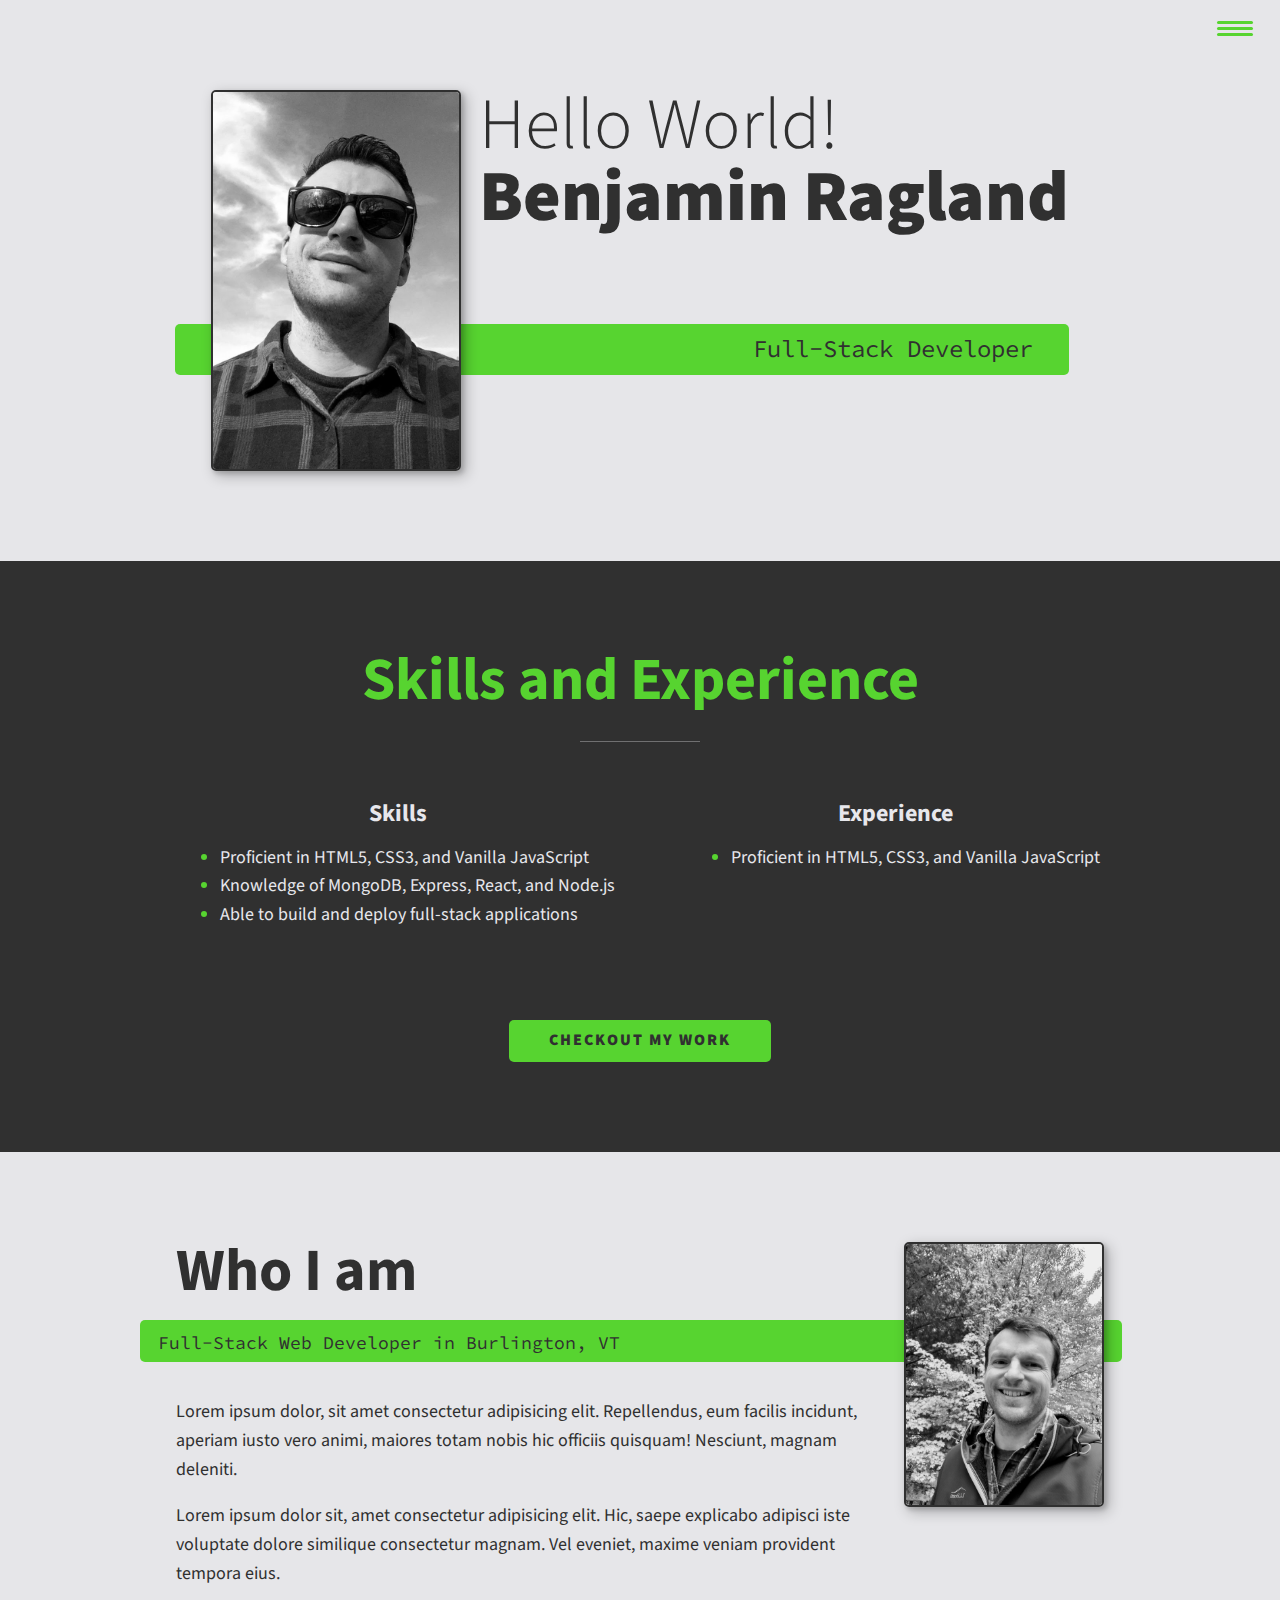
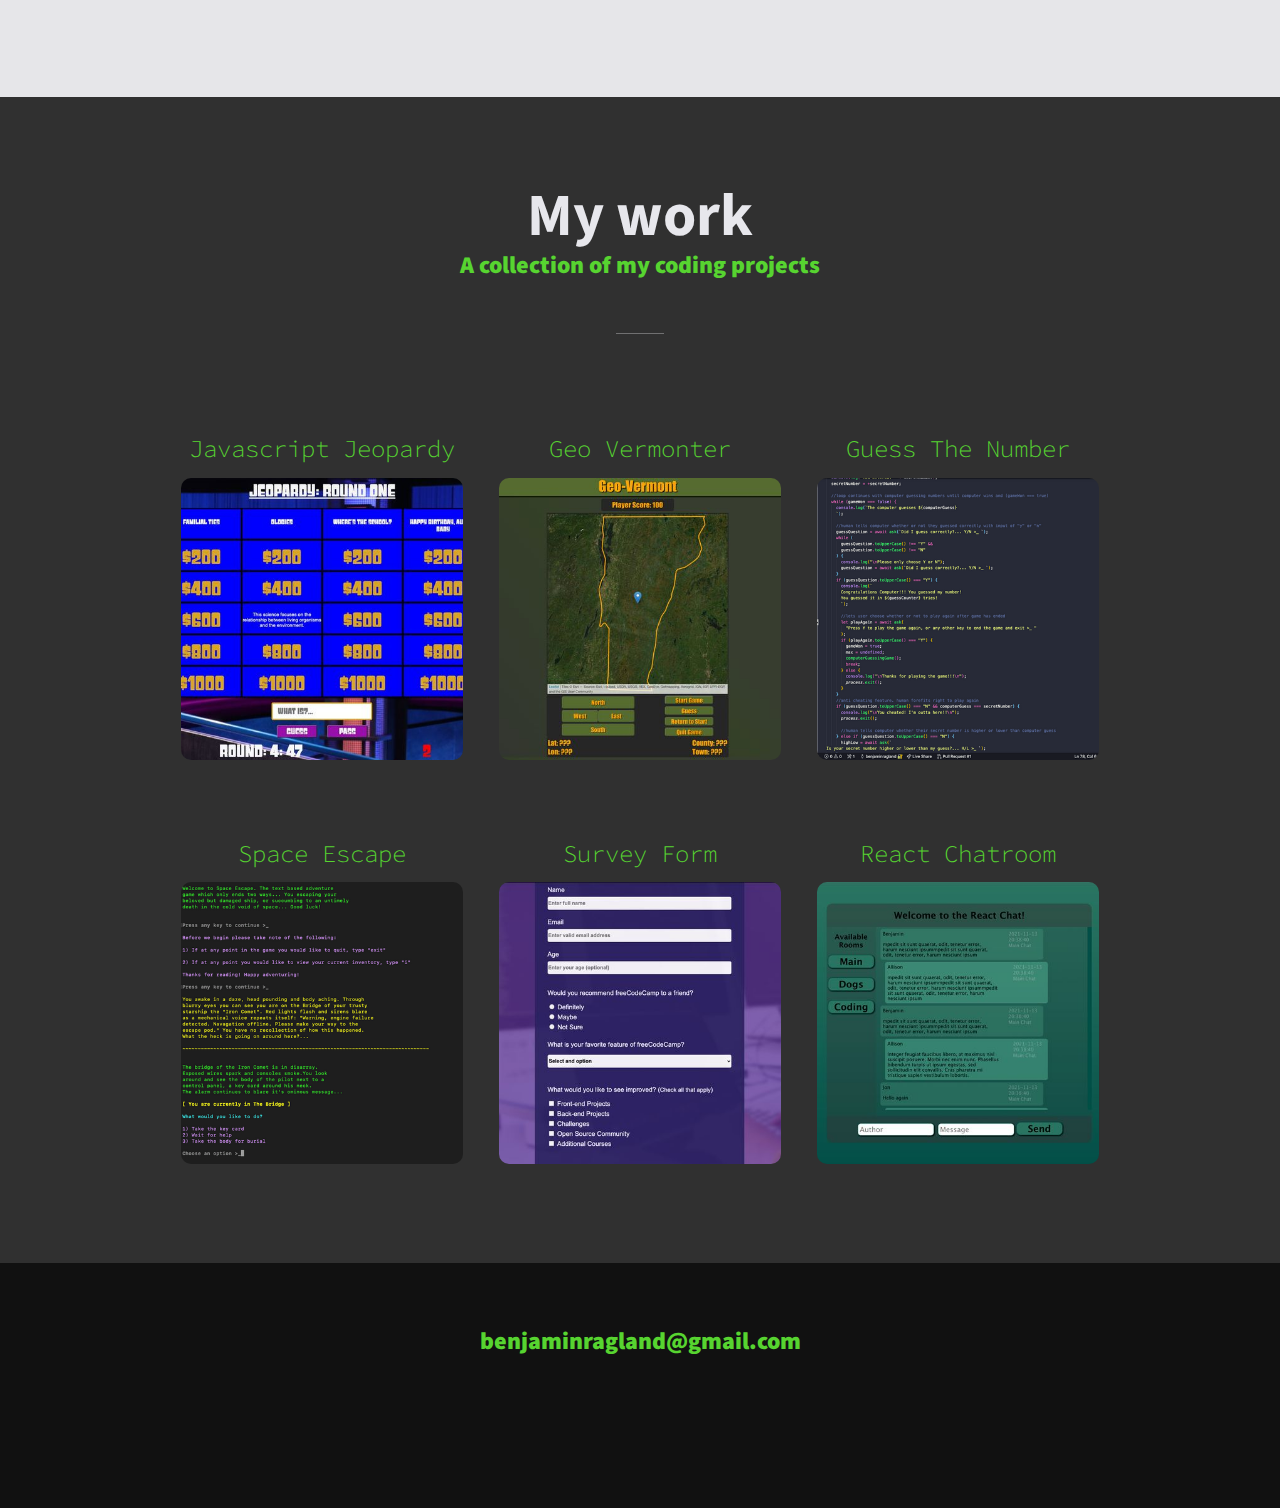
==== index.html @ 22d3e1ef "initial commit" ====
<!DOCTYPE html>
<html lang="en">
  <head>
    <meta charset="UTF-8" />
    <meta http-equiv="X-UA-Compatible" content="IE=edge" />
    <meta name="viewport" content="width=device-width, initial-scale=1.0" />
    <title>Developer Benjamin Portfolio</title>
    <link rel="stylesheet" href="./styles/normalize.css" />
    <link
      rel="stylesheet"
      href="https://cdnjs.cloudflare.com/ajax/libs/font-awesome/5.11.2/css/all.css"
      integrity="sha256-46qynGAkLSFpVbEBog43gvNhfrOj+BmwXdxFgVK/Kvc="
      crossorigin="anonymous"
    />

    <link
      href="https://fonts.googleapis.com/css?family=Source+Code+Pro:400,900|Source+Sans+Pro:300,900&display=swap"
      rel="stylesheet"
    />

    <link rel="stylesheet" href="./styles/style.css" />
  </head>
  <body>
    <header>
      <div class="logo">
        <a href="index.html">
          <i class="fas fa-mountain"></i>
        </a>
      </div>
      <button class="nav-toggle" aria-label="" toggle navigation>
        <span class="hamburger"></span>
      </button>
      <nav class="nav">
        <ul class="nav-list">
          <li class="nav-item"><a href="#home" class="nav-link">Home</a></li>
          <li class="nav-item">
            <a href="#services" class="nav-link">Skills and Experience</a>
          </li>
          <li class="nav-item">
            <a href="#about" class="nav-link">About Me</a>
          </li>
          <li class="nav-item"><a href="#work" class="nav-link">My Work</a></li>
        </ul>
      </nav>
    </header>

    <!-- Introduction -->
    <section class="intro" id="home">
      <h1 class="section-title section-title-intro">
        Hello World! <strong>Benjamin Ragland</strong>
      </h1>
      <p class="section-subtitle section-subtitle-intro">
        Full-Stack Developer
      </p>
      <img
        class="intro-img"
        src="./img/benjamin-profile-01.jpg"
        alt="Profile picture of developer Benjamin"
      />
    </section>

    <!-- Skills and Experience -->
    <section class="my-services" id="services">
      <h2 class="section-title section-title-services">Skills and Experience</h2>
      <div class="services">
        <div class="service line-break">
          <h3 class="skills-subheader">Skills</h3>
          <p>
            <ul>
              
              <li>Proficient in HTML5, CSS3, and Vanilla JavaScript</li>
              <li>Knowledge of MongoDB, Express, React, and Node.js</li>
              <li>Able to build and deploy full-stack applications </li>
              
            </ul>
          </p>
        </div>
        <!-- / Service-->

        <!-- <div class="service">
          <h3>Back End Development</h3>
          <p>
            Lorem ipsum, dolor sit amet consectetur adipisicing elit. At
            voluptates quod ratione accusantium! Similique repellendus magni et
            modi ipsam dicta iste ut quo quaerat quibusdam hic cum fugiat error
            facere tenetur, nam ipsum voluptatem commodi facilis autem voluptas.
            Quidem accusamus ut necessitatibus atque ea sunt optio id minima quo
            iusto.
          </p>
        </div> -->
        <!-- / Service-->

        <div class="service">
          <h3 class="skills-subheader">Experience</h3>
          
          <ul>
            <li>Proficient in HTML5, CSS3, and Vanilla JavaScript</li>
            
          </ul>
          <p></p>
        </div>
        
      </div>
      <!-- / Skills and Experience-->
<div class="btn-div">
      <a href="#work" class="button">Checkout My Work</a>
      </div>
    </section>

    <!-- About me -->
    <section class="about-me" id="about">
      <h2 class="section-title section-title-about">Who I am</h2>
      <p class="sectionsubtitle section-subtitle-about">
        Full-Stack Web Developer in Burlington, VT
      </p>

      <div class="about-me-body">
        <p>
          Lorem ipsum dolor, sit amet consectetur adipisicing elit. Repellendus,
          eum facilis incidunt, aperiam iusto vero animi, maiores totam nobis
          hic officiis quisquam! Nesciunt, magnam deleniti.
        </p>
        <p>
          Lorem ipsum dolor sit, amet consectetur adipisicing elit. Hic, saepe
          explicabo adipisci iste voluptate dolore similique consectetur magnam.
          Vel eveniet, maxime veniam provident tempora eius.
        </p>
      </div>
      <img
        src="./img/benjamin-about.jpg"
        alt="Picture of developer Benjamin kayaking"
        class="about-me-img"
      />
    </section>

    <!-- My Work -->
    <section class="my-work" id="work">
      <h2 class="section-title section-title-work">My work</h2>
      <p class="section-subtitle section-subtitle-work">
        A collection of my coding projects
      </p>

      <div class="portfolio">
        <!-- Portfilio item 01 -->
        <div class="portfolio-item-container">
          <p class="portfolio-item-title">Javascript Jeopardy</p>
          <p class="tech-icon">
            <i class="fab fa-html5 main-html5" title="HTML5"></i>
            <i class="fab fa-css3-alt main-css3" title="CSS3"></i>
            <i class="fab fa-js-square main-js" title="JavaScript"></i>
            <i class="fab fa-git-alt git-main" title="Git"></i>
          </p>

          <a href="./jeopardy-game.html" class="portfolio-item">
            <img
              src="./img/jeopardy-game.jpg"
              alt="Javascript Jeopardy game screenshot"
              class="portfolio-img"
            />
          </a>
        </div>
        <!-- Portfilio item 02 -->

        <div class="portfolio-item-container">
          <p class="portfolio-item-title">Geo Vermonter</p>
          <p class="tech-icon">
            <i class="fab fa-html5 main-html5" title="HTML5"></i>
            <i class="fab fa-css3-alt main-css3" title="CSS3"></i>
            <i class="fab fa-js-square main-js" title="JavaScript"></i>
            <i class="fab fa-react react-main" title="React"></i>
            <i class="fas fa-map-marked-alt map-main" title="Leaflet Maps"></i>
            <i class="fab fa-git-alt git-main" title="Git"></i>
          </p>

          <a href="./geo-vermonter.html" class="portfolio-item">
            <img
              src="./img/geo-vermonter-01.jpg"
              alt="Geo Vermonter game screenshot"
              class="portfolio-img"
            />
          </a>
        </div>
        <!-- Portfilio item 03 -->

        <div class="portfolio-item-container">
          <p class="portfolio-item-title">Guess The Number</p>
          <p class="tech-icon">
            <i class="fab fa-js-square main-js" title="JavaScript"></i>
            <i class="fab fa-git-alt git-main" title="Git"></i>
          </p>

          <a href="#" class="portfolio-item">
            <img
              src="./img/guess-number-01.png"
              alt="Guess the Number game screenshot"
              class="portfolio-img"
            />
          </a>
        </div>
        <!-- Portfilio item 04 -->

        <div class="portfolio-item-container">
          <p class="portfolio-item-title">Space Escape</p>
          <p class="tech-icon">
            <i class="fab fa-js-square main-js" title="JavaScript"></i>
            <i class="fab fa-git-alt git-main" title="Git"></i>
          </p>

          <a href="#" class="portfolio-item">
            <img
              src="./img/space-escape-01.png"
              alt="Space Escape game screenshot"
              class="portfolio-img"
            />
          </a>
        </div>
        <!-- Portfilio item 05 -->

        <div class="portfolio-item-container">
          <p class="portfolio-item-title">Survey Form</p>
          <p class="tech-icon">
            <i class="fab fa-html5 main-html5" title="HTML5"></i>
            <i class="fab fa-css3-alt main-css3" title="CSS3"></i>
            <i class="fab fa-git-alt git-main" title="Git"></i>
          </p>

          <a href="#" class="portfolio-item">
            <img
              src="./img/survey-form-01.jpg"
              alt="Survey form project screenshot"
              class="portfolio-img"
            />
          </a>
        </div>
        <!-- Portfilio item 06 -->

        <div class="portfolio-item-container">
          <p class="portfolio-item-title">React Chatroom</p>
          <p class="tech-icon">
            <i class="fab fa-css3-alt main-css3" title="CSS#"></i>
            <i class="fab fa-js-square main-js" title="JavaScript"></i>
            <i class="fab fa-react react-main" title="React"></i>
            <i class="fab fa-node-js node-main" title="NodeJS"></i>
            <i class="fas fa-cogs api-main" title="ExpressJS"></i>
            <i class="fab fa-git-alt git-main" title="Git"></i>
          </p>

          <a href="#" class="portfolio-item">
            <img
              src="./img/react-chat-01.jpg"
              alt="React chatroom project screenshot"
              class="portfolio-img"
            />
          </a>
        </div>
      </div>
    </section>

    <!-- Footer -->
    <footer class="footer">
      <a href="mailto:benjaminragland@gmail.com" class="footer-link"
        >benjaminragland@gmail.com</a
      >
      <ul class="social-list">
        <li class="social-list-item">
          <a
            href="https://github.com/benjaminragland"
            target="_blank"
            rel="noopener noreferrer"
            class="social-list-link"
            aria-label="Benjamin's Github link"
          >
            <i class="fab fa-github"></i
          ></a>
        </li>
        <li class="social-list-item">
          <a
            href="https://linkedin.com/in/benjamin-ragland-22b693222"
            target="_blank"
            rel="noopener noreferrer"
            class="social-list-link"
            aria-label="Benjamin's Linkedin profile"
          >
            <i class="fab fa-linkedin"></i>
          </a>
        </li>
        <!-- <li class="social-list-item">
          <a href="#" class="social-list-link">
              <i class="fab fa-codepen"></i>
          </a>
          
        </li> -->
        <!-- <li class="social-list-item">
          <a href="#" class="social-list-link">c</a>
        </li>
        <li class="social-list-item">
          <a href="#" class="social-list-link">d</a>
        </li> -->
      </ul>
    </footer>

    <script src="./js/index.js"></script>
  </body>
</html>
---- styles/style.css ----
*,
*::before,
*::after {
  box-sizing: border-box;
}

/* Custom properties */

:root {
  --ff-primary: "Source Sans Pro", sans-serif;
  --ff-secondary: "Source Code Pro", monospace;

  --fw-reg: 300;
  --fw-bold: 900;

  --clr-light: rgb(231, 231, 236);
  --clr-grey: rgb(230, 230, 233);
  --clr-dark: #303030;
  /* --clr-accent: #16e0bd; */
  --clr-accent: #57d430;

  --fs-h1: 3rem;
  --fs-h2: 2.25rem;
  --fs-h3: 1.25rem;
  --fs-body: 1rem;

  --bs: 0.25em 0.25em 0.75em rgba(0, 0, 0, 0.25),
    0.125em 0.125em 0.25em rgba(0, 0, 0, 0.15);
}

@media (min-width: 800px) {
  :root {
    --fs-h1: 4.5rem;
    --fs-h2: 3.75rem;
    --fs-h3: 1.5rem;
    --fs-body: 1.125rem;
  }
}

/* General Styles */

html {
  scroll-behavior: smooth;
}

body {
  background: var(--clr-grey);
  color: var(--clr-dark);
  margin: 0;
  font-family: var(--ff-primary);
  font-size: var(--fs-body);
  line-height: 1.6;
}

section {
  padding: 5em 2em;
}

img {
  display: block;
  max-width: 100%;
}

strong {
  font-weight: var(--fw-bold);
}

:focus {
  outline: 3px solid var(--clr-accent);
  outline-offset: 3px;
}

.button {
  display: inline-block;
  padding: 0.5em 2.5em;
  background: var(--clr-accent);
  color: var(--clr-dark);
  text-decoration: none;
  cursor: pointer;
  font-size: 1rem;
  text-transform: uppercase;
  letter-spacing: 2px;
  font-weight: var(--fw-bold);
  transition: transform 200ms ease-in-out;
  border-radius: 5px;
}

.button:hover {
  transform: scale(1.1);
}
/* Typography */

h1,
h2,
h3 {
  line-height: 1;
  margin: 0;
}

h1 {
  font-size: var(--fs-h1);
}
h2 {
  font-size: var(--fs-h2);
}
h3 {
  font-size: var(--fs-h3);
}

/* .section-title {
  margin: 0.25em;
} */

.section-title-intro {
  font-weight: var(--fw-reg);
}

.section-title-intro strong {
  display: block;
}

.section-subtitle {
  margin: 0;
  font-size: var(--fs-h3);
}

.section-subtitle-intro,
.section-subtitle-about {
  background: var(--clr-accent);
  padding: 0.25em 1.5em;
  font-family: var(--ff-secondary);
  margin-bottom: 1em;
  border-radius: 5px;
}

.section-subtitle-work {
  color: var(--clr-accent);
  font-weight: var(--fw-bold);
  margin-bottom: 2em;
}

/* Header */

header {
  display: flex;
  justify-content: space-between;
}

.fa-mountain {
  position: absolute;
  left: 1em;
  top: 1em;
  color: var(--clr-dark);
}

.nav {
  position: fixed;
  background: var(--clr-dark);
  color: var(--clr-light);
  top: 0;
  bottom: 0;
  right: 0;
  left: 0;
  z-index: 100;

  transform: translateX(100%);
  transition: transform 250ms cubic-bezier(0.5, 0, 0.5, 1);
}

.nav-list {
  list-style: none;
  display: flex;
  height: 100%;
  flex-direction: column;
  justify-content: space-evenly;
  align-items: center;
  margin: 0;
  padding: 0;
}

.nav-link {
  color: inherit;
  font-weight: var(--fw-bold);
  font-size: var(--fs-h2);
  text-decoration: none;
}

.nav-link:hover {
  color: var(--clr-accent);
}

.nav-toggle {
  padding: 0.5em;
  background: transparent;
  border: 0;
  cursor: pointer;
  position: absolute;
  right: 1em;
  top: 1em;
  z-index: 1000;
}

.nav-open .nav {
  transform: translateX(0);
}

.nav-open .nav-toggle {
  position: fixed;
}

.nav-open .hamburger {
  transform: rotate(0.625turn);
}

.nav-open .hamburger::before {
  transform: rotate(90deg) translateX(-6px);
}

.nav-open .hamburger::after {
  opacity: 0;
}

.hamburger {
  display: block;
  position: relative;
}

.hamburger,
.hamburger::before,
.hamburger::after {
  background: var(--clr-accent);
  width: 2em;
  height: 3px;
  border-radius: 1em;
  transition: transform 250ms ease-in-out;
}

.hamburger::before,
.hamburger::after {
  content: "";
  position: absolute;
  left: 0;
  right: 0;
}

.hamburger::before {
  top: 6px;
}
.hamburger::after {
  bottom: 6px;
}

/* Intro section */

.intro {
  position: relative;
}

.intro-img {
  box-shadow: var(--bs);
  border-radius: 5px;
  border: 2px solid var(--clr-dark);
}

@media (min-width: 600px) {
  .intro {
    display: grid;
    width: min-content;
    margin: 0 auto;
    gap: 1em;
    grid-template-areas:
      "img title"
      "img subtitle";
    grid-template-columns: min-content max-content;
  }

  .intro-img {
    grid-area: img;
    min-width: 250px;
    position: relative;
    z-index: 2;
  }

  .section-subtitle-intro {
    align-self: start;
    grid-column: -1/1;
    grid-row: 2;
    text-align: right;
    position: relative;
    left: -1.5em;
    width: calc(100% + 1.5em);
  }
}

/* Skills and Experience */

.my-services {
  background-color: var(--clr-dark);
  background-image: url(../img/services-bg.jpg);
  background-size: cover;
  background-blend-mode: difference;
  color: var(--clr-light);
}

.section-title-services {
  color: var(--clr-accent);
  position: relative;
  text-align: center;
}

.section-title-services::after {
  content: "";
  display: block;
  width: 2em;
  height: 1px;
  margin: 0.5em auto 1em;
  background: var(--clr-light);
  opacity: 0.35;
}

.services {
  margin-bottom: 4em;
}

.service {
  max-width: 500px;
  margin: 0 auto;
}

.skills-subheader {
  text-align: center;
}

li::marker {
  color: var(--clr-accent);
}

.btn-div {
  display: flex;
  justify-content: center;
}

@media (max-width: 800px) {
  .line-break::after {
    content: "";
    display: block;
    width: 2em;
    height: 1px;
    margin: 2em auto;
    background: var(--clr-light);
    opacity: 0.35;
  }
}

@media (min-width: 800px) {
  .services {
    display: flex;
    max-width: 1000px;
    margin-left: auto;
    margin-right: auto;
  }

  .service + .service {
    margin-left: 2em;
  }
}

.about-me {
  max-width: 1000px;
  margin: 0 auto;
}

.about-me-img {
  box-shadow: var(--bs);
  border-radius: 5px;
  border: 2px solid var(--clr-dark);
}

@media (min-width: 600px) {
  .about-me {
    display: grid;
    grid-template-columns: 1fr 200px;
    grid-template-areas:
      "title img"
      "subtitle img"
      "text img";
    column-gap: 2em;
  }

  .section-title-about {
    grid-area: title;
  }

  .section-subtitle-about {
    grid-column: 1/-1;
    grid-row: 2;
    position: relative;
    left: -2em;
    width: calc(100% + 3em);
    padding-top: 0.5em;
    padding-left: 1em;
    padding-right: calc(200px + 2em);
  }

  .about-me-img {
    grid-area: img;
    position: relative;
    z-index: 2;
  }
}

/* My work */

.my-work {
  background-color: var(--clr-dark);
  color: var(--clr-light);
  text-align: center;
}

.section-subtitle-work::after {
  content: "";
  display: block;
  width: 2em;
  height: 1px;
  margin: 2em auto;
  background: var(--clr-light);
  opacity: 0.35;
}

.portfolio {
  display: grid;
  grid-template-columns: repeat(auto-fit, minmax(250px, 1fr));
  gap: 1em;
}

.portfolio-item-container {
  overflow: hidden;
  display: flex;
  flex-direction: column;
  justify-content: center;
  align-items: center;
}
.portfolio-item-title {
  color: var(--clr-accent);
  font-family: var(--ff-secondary);
  font-size: var(--fs-h3);
  font-weight: var(--fw-reg);
  margin-top: 2em;
  margin-bottom: 0;
}

.tech-icon {
  font-size: var(--fs-h3);
  margin-top: 0;
  margin-bottom: 0;
}

.main-html5 {
  color: red;
}

.main-css3 {
  color: rgb(0, 119, 255);
}

.main-js {
  color: goldenrod;
}

.react-main {
  color: rgb(93, 177, 216);
}

.node-main {
  color: greenyellow;
}

.map-main {
  color: rgb(216, 111, 50);
}

.git-main {
  color: rgb(255, 72, 0);
}

.api-main {
  color: rgb(148, 141, 141);
}

.portfolio-item {
  overflow: hidden;
  display: flex;
  justify-content: center;
  margin: 0.5em;
}

.portfolio-img {
  transition: transform 500ms cubic-bezier(0.5, 0, 0.5, 1), opacity 250ms linear;
  border-radius: 10px;
  overflow: hidden;
}

.portfolio-item:focus {
  position: relative;
  z-index: 2;
}

.portfolio-img:hover,
.portfolio-item:focus .portfolio-img {
  transform: scale(1.02);
  opacity: 0.7;
}

@media (min-width: 1025px) {
  .portfolio {
    justify-content: center;
    grid-template-columns: repeat(3, minmax(250px, 300px));
  }
}

@media (max-width: 800px) {
  .portfolio-item-title {
    margin-top: 0;
  }
}

/* footer */

.footer {
  background: #111;
  color: var(--clr-accent);
  text-align: center;
  padding: 2.5em 0;
  font-size: var(--fs-h3);
}

.footer a {
  color: inherit;
  text-decoration: none;
}

.footer-link {
  font-weight: var(--fw-bold);
}

.footer-link:hover,
.social-list-link:hover {
  opacity: 0.7;
}

.footer-link:hover {
  text-decoration: underline;
}

.social-list {
  list-style: none;
  display: flex;
  justify-content: center;
  margin: 2em 0 0;
  padding: 0;
}

.social-list-item {
  margin: 0 0.5em;
}

.social-list-link {
  padding: 0.5em;
}

/* Individual portfolio item styles */

.portfolio-item-individual {
  background: var(--clr-dark);
  color: var(--clr-light);
  padding: 0 2em 2em 2em;
  margin: 0;
}

.portfolio-item-individual p {
  max-width: 600px;
  margin-left: auto;
  margin-right: auto;
}
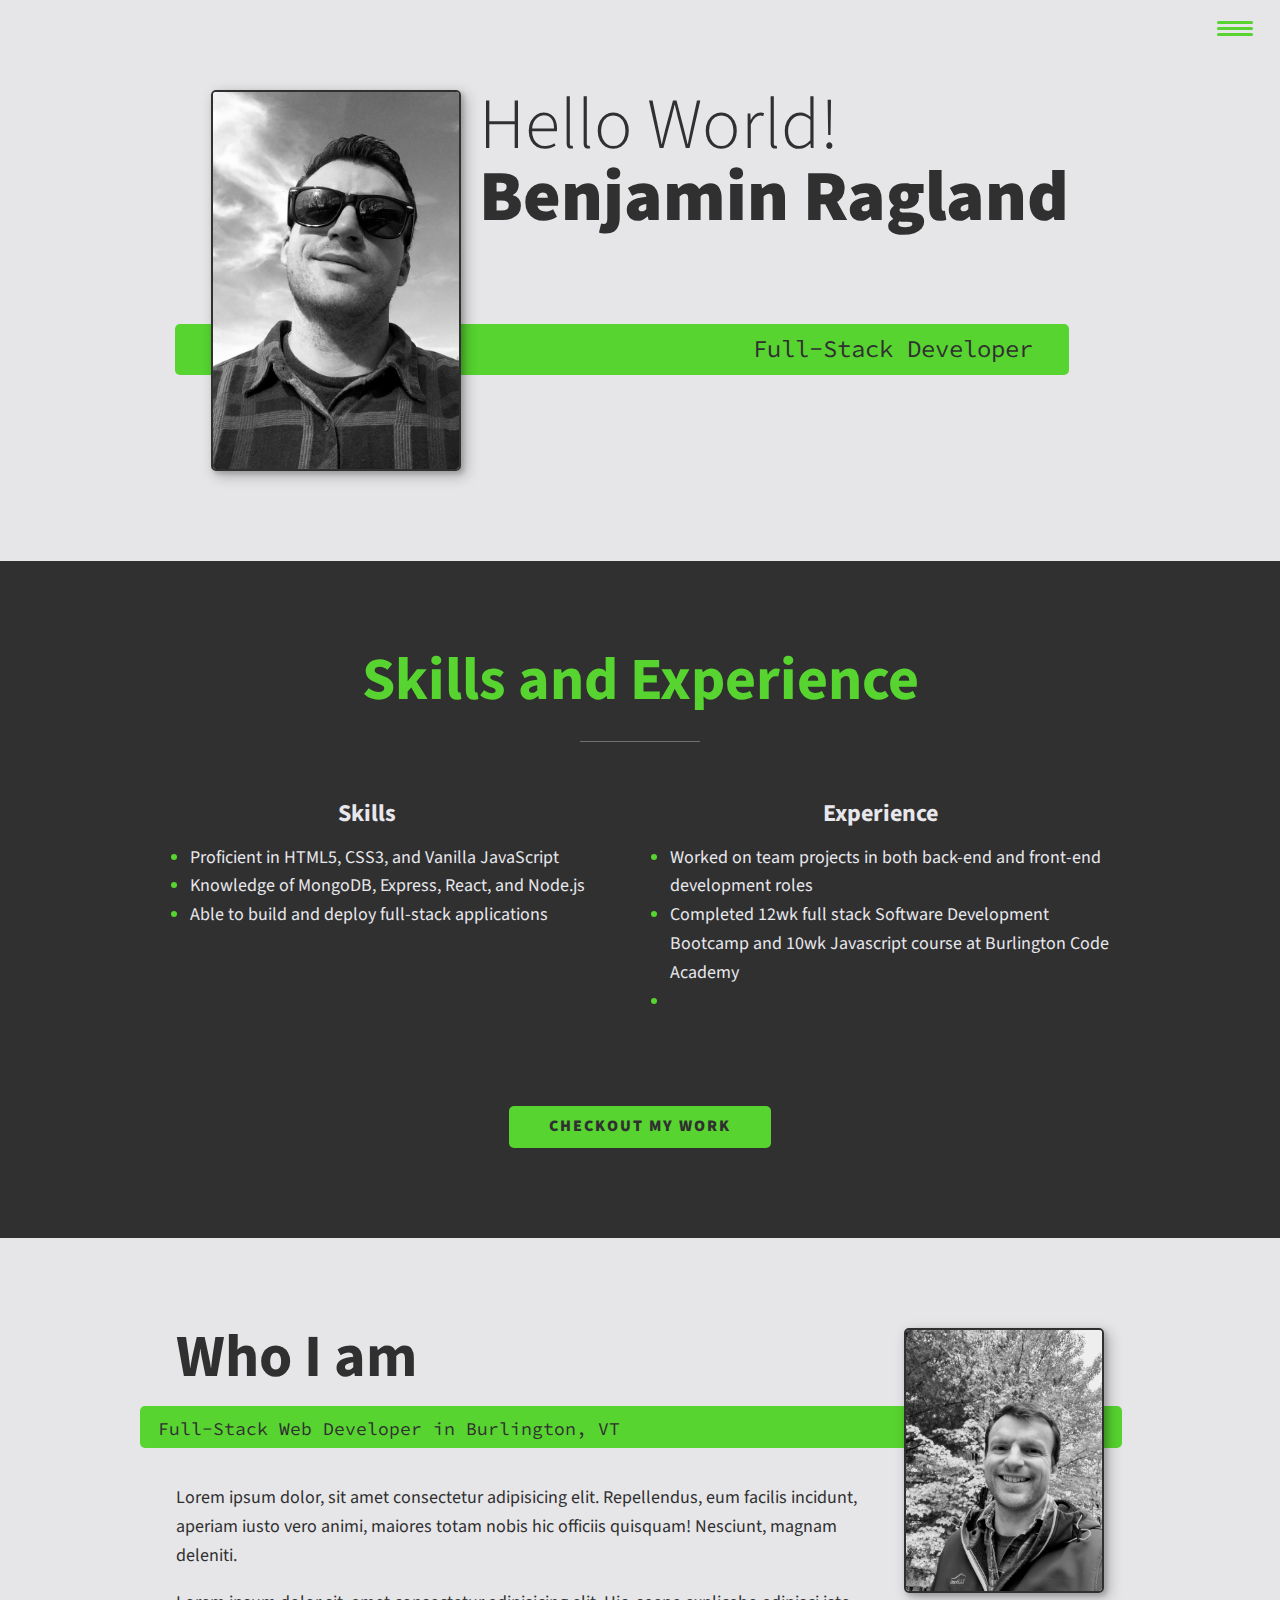
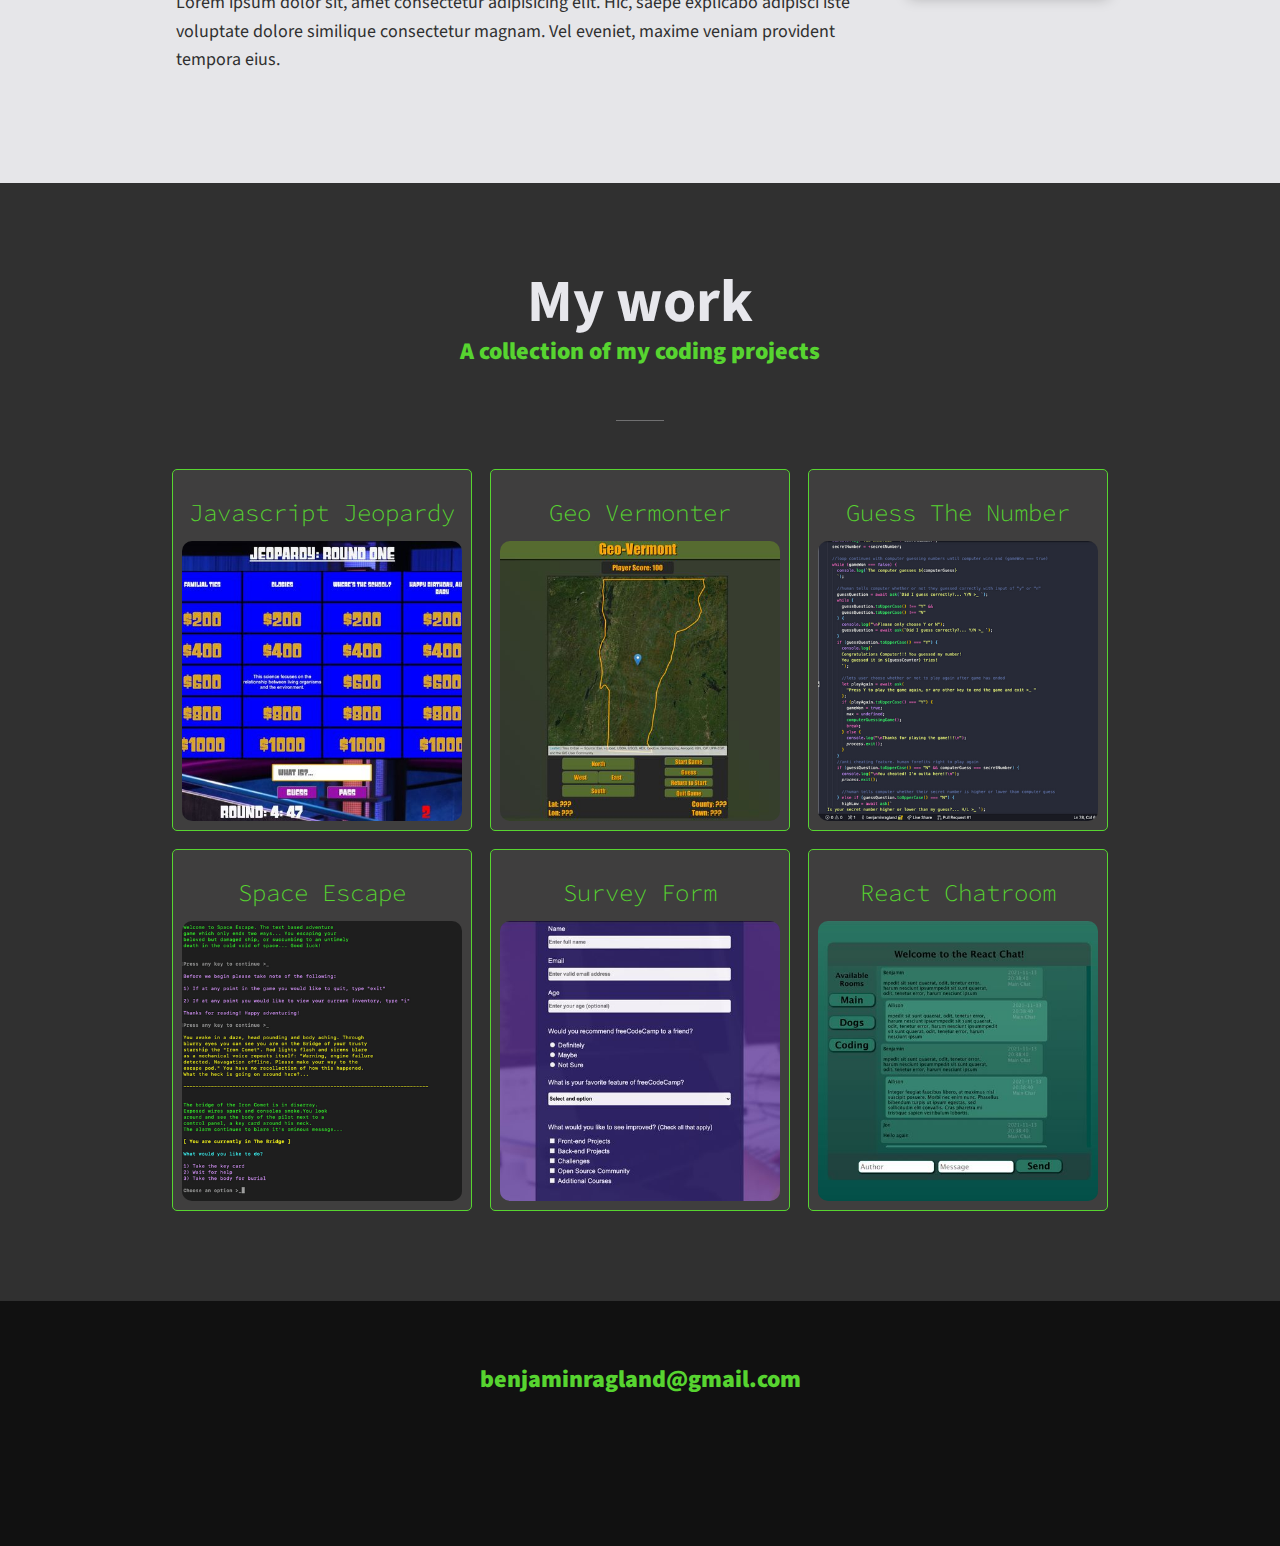
==== commit 2cd09018: "added borders to project cards" ====
--- a/index.html
+++ b/index.html
@@ -94,8 +94,9 @@
           <h3 class="skills-subheader">Experience</h3>
           
           <ul>
-            <li>Proficient in HTML5, CSS3, and Vanilla JavaScript</li>
-            
+            <li>Worked on team projects in both back-end and front-end development roles</li>
+            <li>Completed 12wk full stack Software Development Bootcamp and 10wk Javascript course at Burlington Code Academy </li>
+            <li></li>
           </ul>
           <p></p>
         </div>
--- a/styles/style.css
+++ b/styles/style.css
@@ -15,6 +15,7 @@
 
   --clr-light: rgb(231, 231, 236);
   --clr-grey: rgb(230, 230, 233);
+  --clr-drkgrey: rgb(63, 62, 62);
   --clr-dark: #303030;
   /* --clr-accent: #16e0bd; */
   --clr-accent: #57d430;
@@ -439,13 +440,16 @@
   flex-direction: column;
   justify-content: center;
   align-items: center;
+  border: 1px solid var(--clr-accent);
+  border-radius: 5px;
+  background: var(--clr-drkgrey);
 }
 .portfolio-item-title {
   color: var(--clr-accent);
   font-family: var(--ff-secondary);
   font-size: var(--fs-h3);
   font-weight: var(--fw-reg);
-  margin-top: 2em;
+  /* margin-top: 2em; */
   margin-bottom: 0;
 }
 
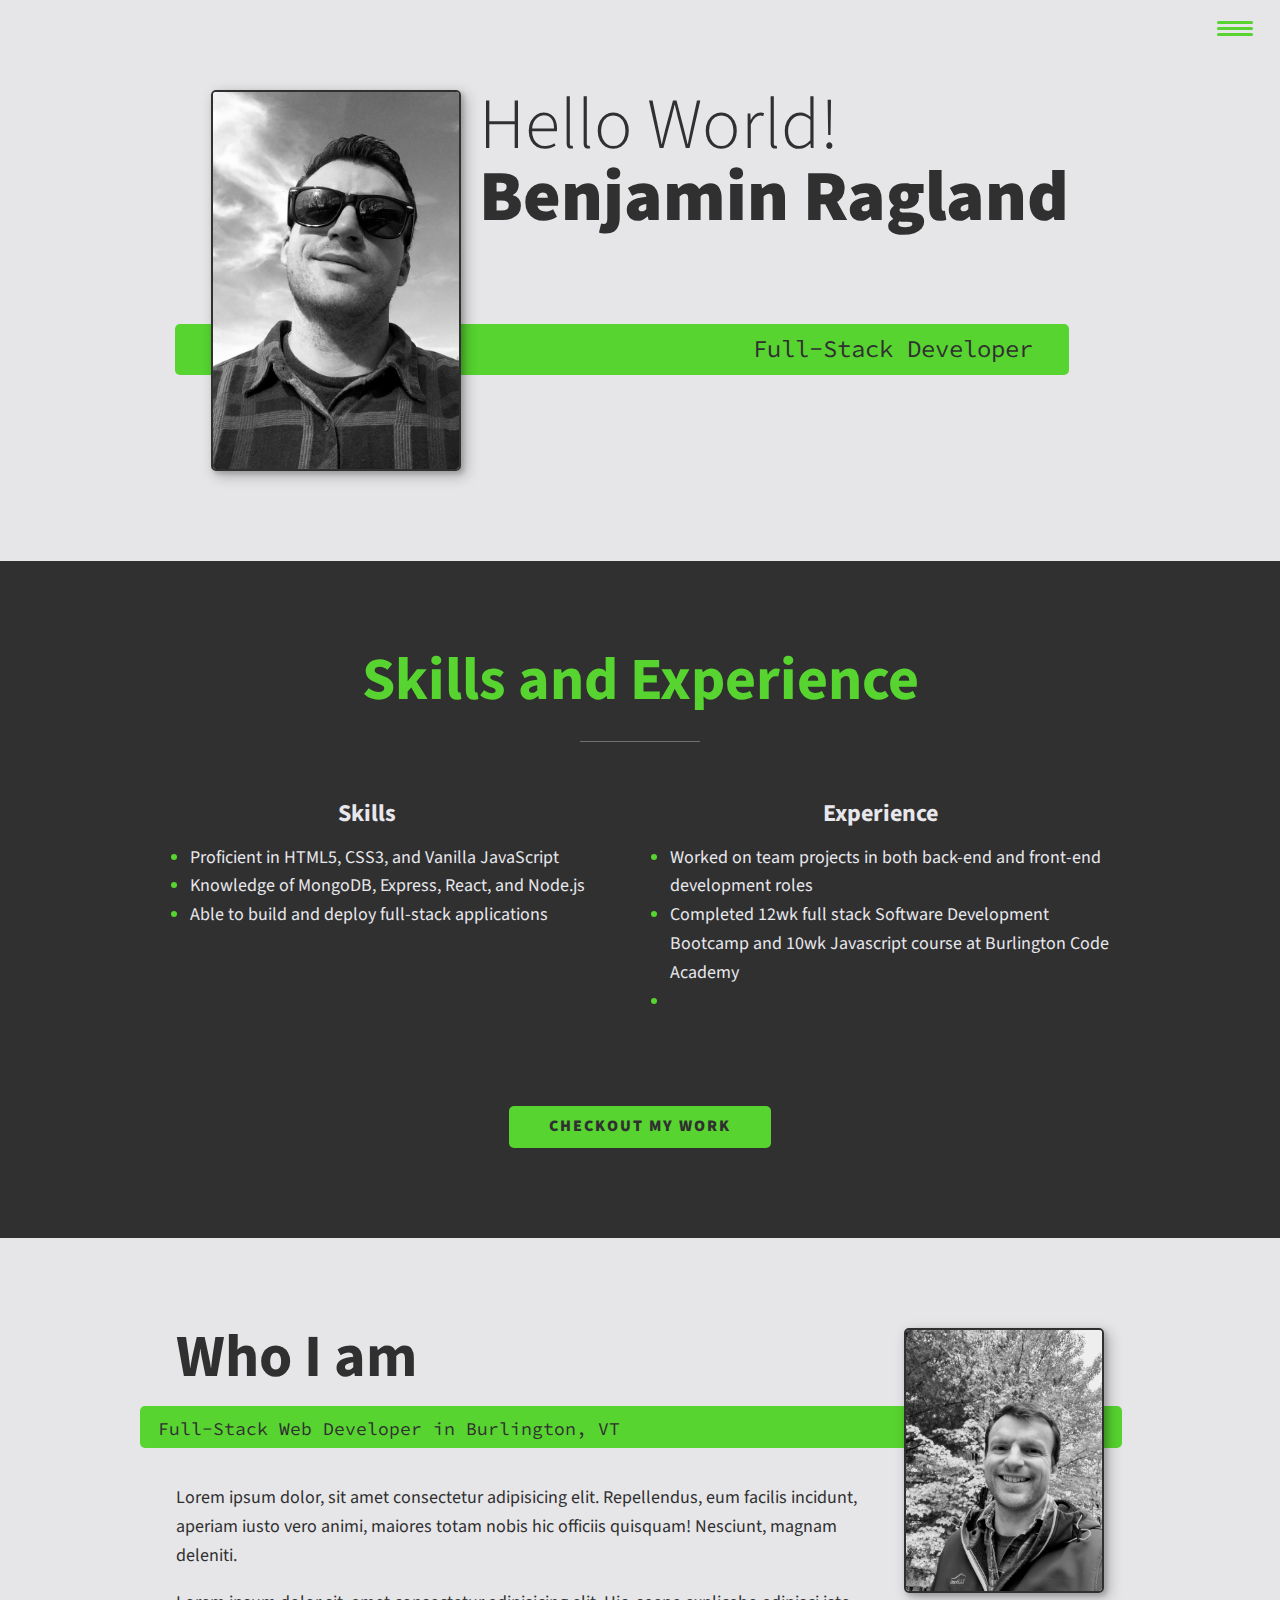
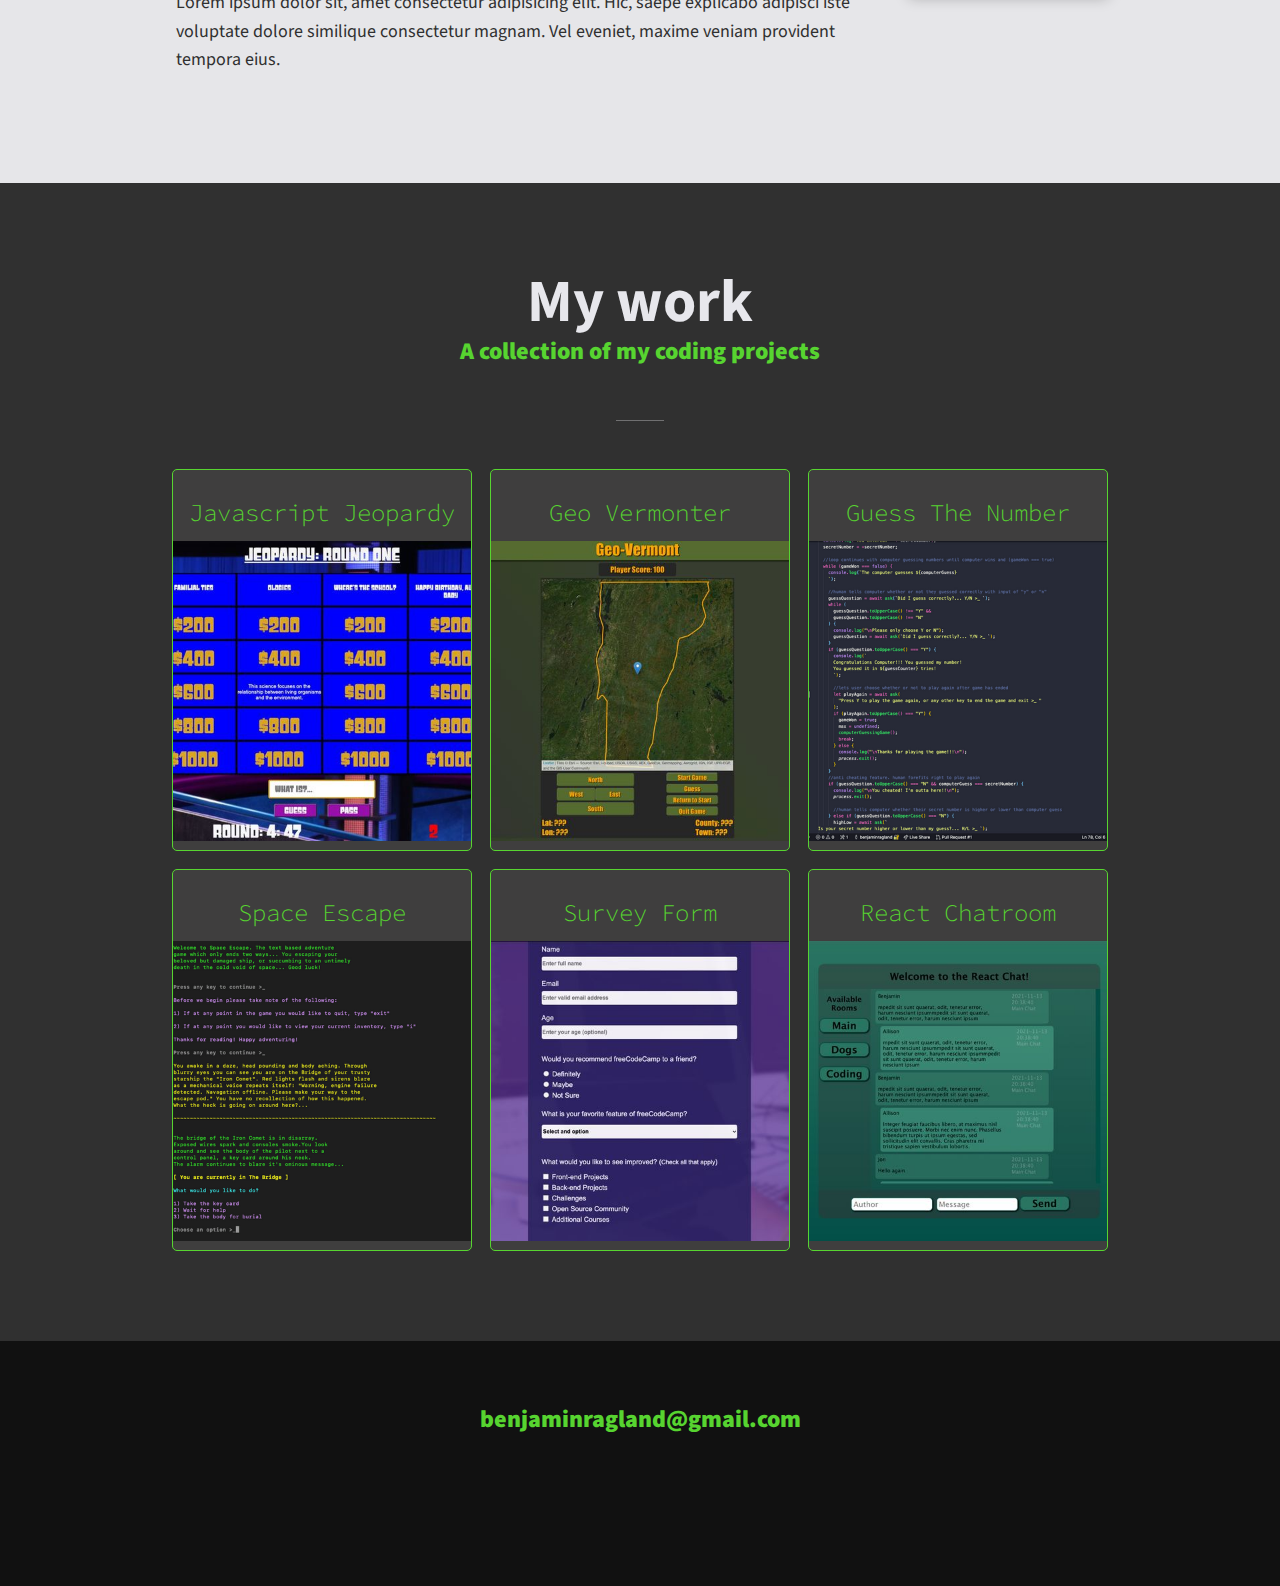
==== commit f30826e6: "updated card styling" ====
--- a/index.html
+++ b/index.html
@@ -34,7 +34,7 @@
         <ul class="nav-list">
           <li class="nav-item"><a href="#home" class="nav-link">Home</a></li>
           <li class="nav-item">
-            <a href="#services" class="nav-link">Skills and Experience</a>
+            <a href="#services" class="nav-link">Skills & Experience</a>
           </li>
           <li class="nav-item">
             <a href="#about" class="nav-link">About Me</a>
--- a/styles/style.css
+++ b/styles/style.css
@@ -77,6 +77,7 @@
   background: var(--clr-accent);
   color: var(--clr-dark);
   text-decoration: none;
+  text-align: center;
   cursor: pointer;
   font-size: 1rem;
   text-transform: uppercase;
@@ -500,8 +501,8 @@
 
 .portfolio-img {
   transition: transform 500ms cubic-bezier(0.5, 0, 0.5, 1), opacity 250ms linear;
-  border-radius: 10px;
   overflow: hidden;
+  min-width: 300px;
 }
 
 .portfolio-item:focus {
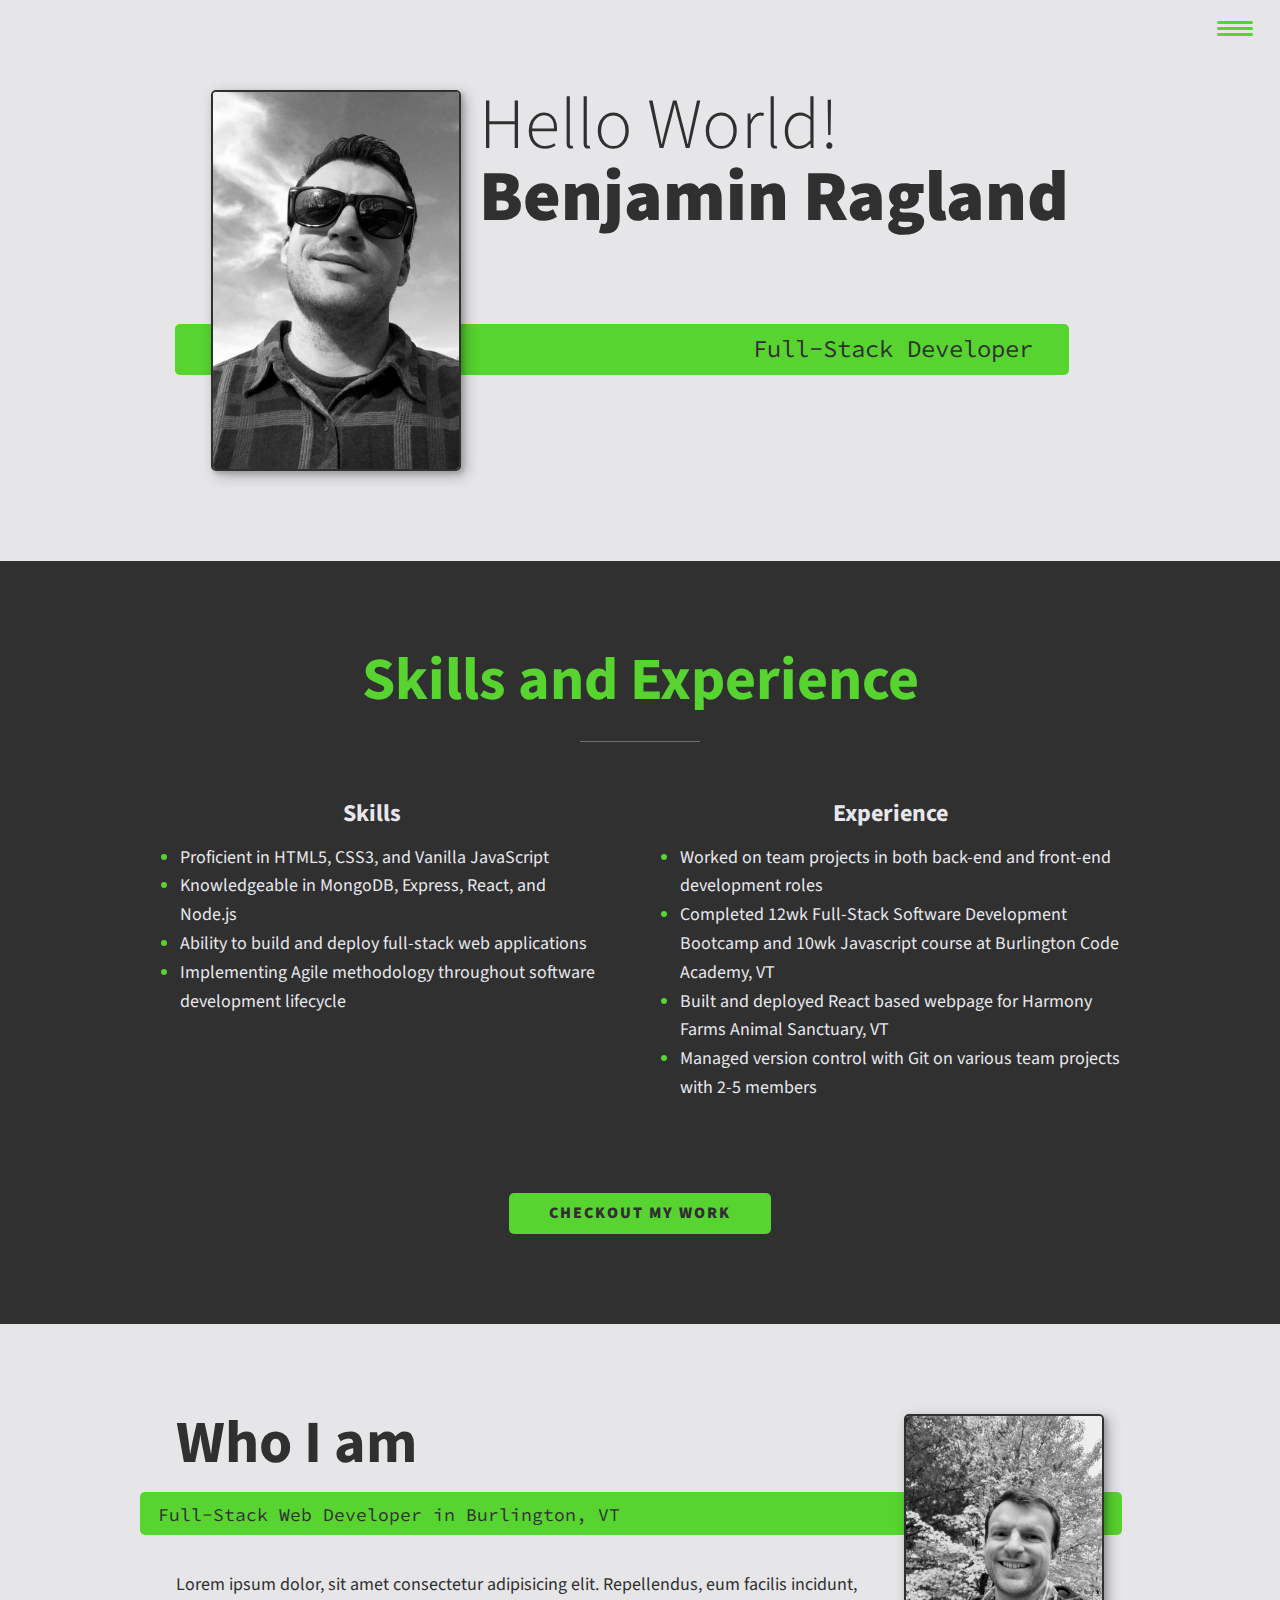
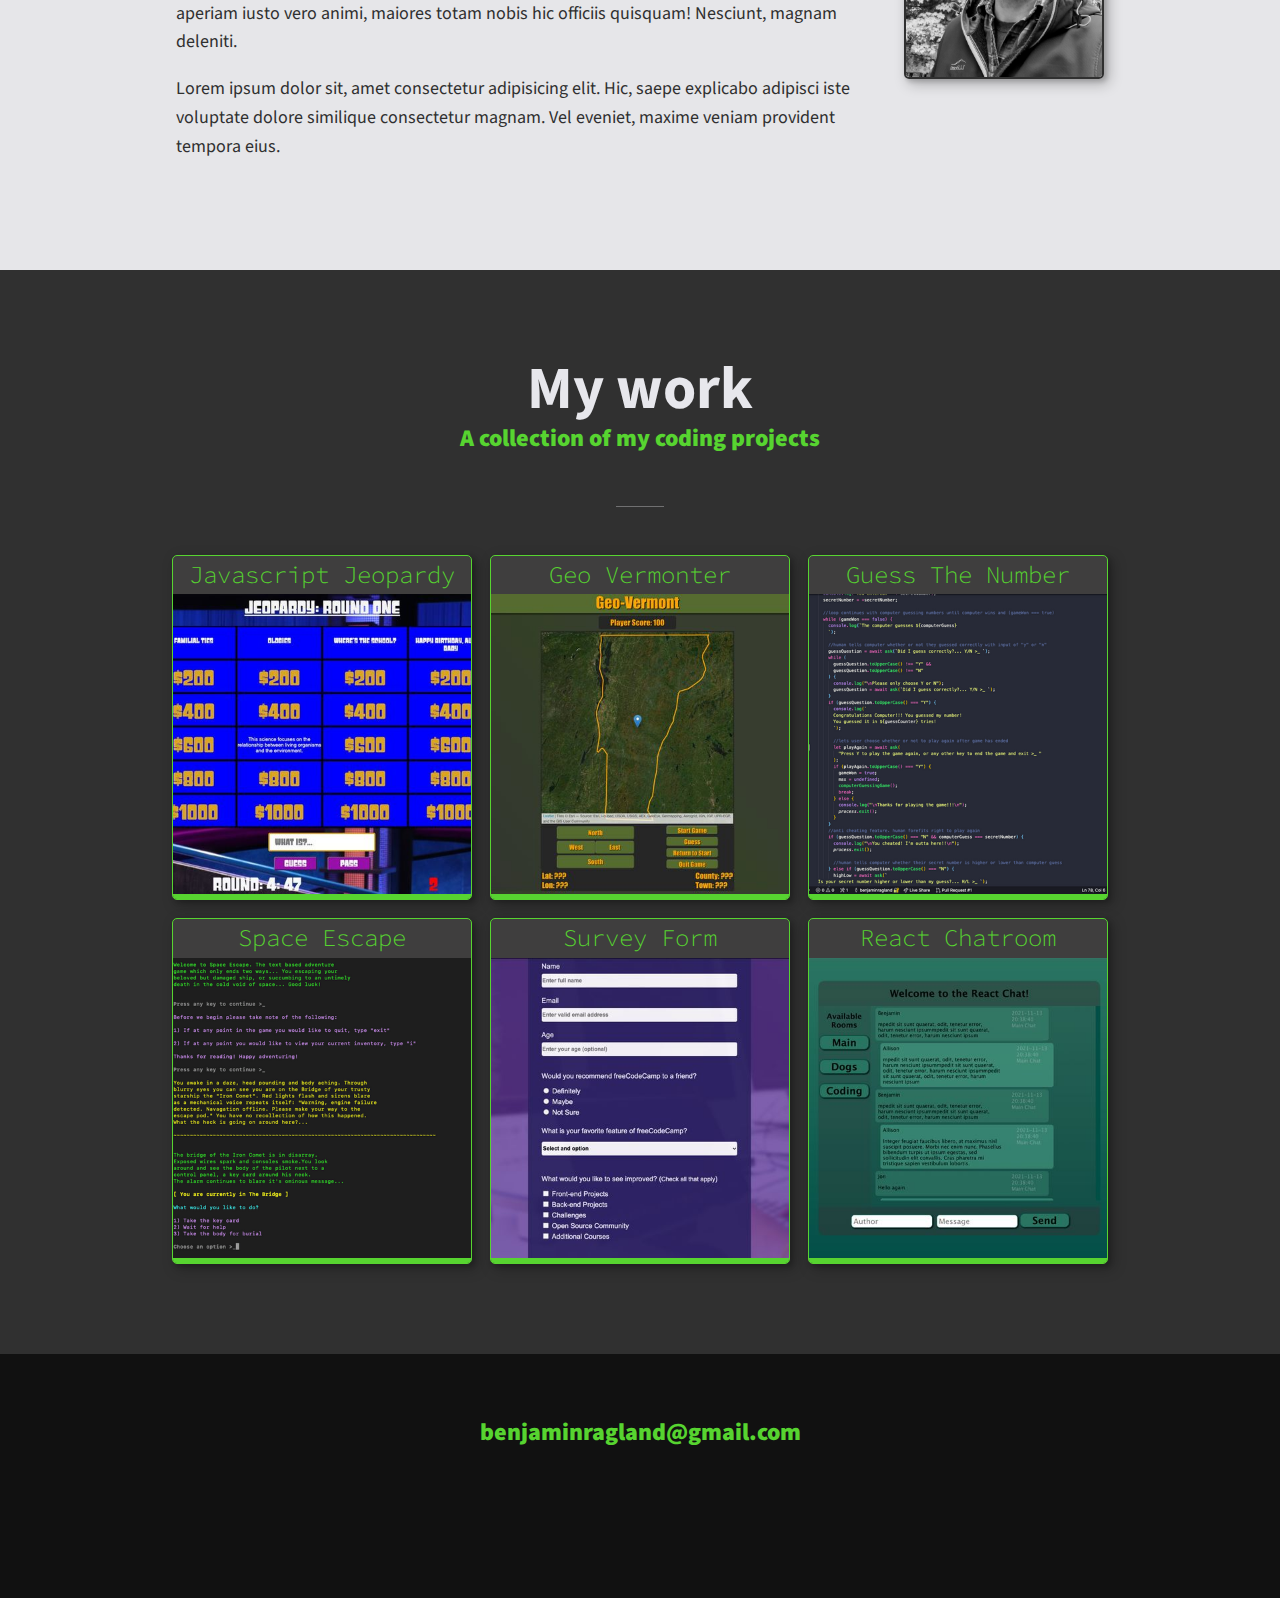
==== commit 36705245: "updated skills" ====
--- a/index.html
+++ b/index.html
@@ -68,10 +68,10 @@
           <p>
             <ul>
               
-              <li>Proficient in HTML5, CSS3, and Vanilla JavaScript</li>
-              <li>Knowledge of MongoDB, Express, React, and Node.js</li>
-              <li>Able to build and deploy full-stack applications </li>
-              
+              <li>Proficient in HTML5, CSS3, and Vanilla JavaScript </li>
+              <li>Knowledgeable in MongoDB, Express, React, and Node.js</li>
+              <li>Ability to build and deploy full-stack web applications </li>
+              <li>Implementing Agile methodology throughout software development lifecycle</li>
             </ul>
           </p>
         </div>
@@ -95,8 +95,9 @@
           
           <ul>
             <li>Worked on team projects in both back-end and front-end development roles</li>
-            <li>Completed 12wk full stack Software Development Bootcamp and 10wk Javascript course at Burlington Code Academy </li>
-            <li></li>
+            <li>Completed 12wk Full-Stack Software Development Bootcamp and 10wk Javascript course at Burlington Code Academy, VT </li> 
+            <li>Built and deployed React based webpage for Harmony Farms Animal Sanctuary, VT</li>
+            <li>Managed version control with Git on various team projects with 2-5 members</li>
           </ul>
           <p></p>
         </div>
@@ -285,7 +286,7 @@
             <i class="fab fa-linkedin"></i>
           </a>
         </li>
-        <!-- <li class="social-list-item">
+        <!-- <li class="social-list-item"> 
           <a href="#" class="social-list-link">
               <i class="fab fa-codepen"></i>
           </a>
--- a/styles/style.css
+++ b/styles/style.css
@@ -113,6 +113,12 @@
   margin: 0.25em;
 } */
 
+@media (max-width: 725px) {
+  #home-intro {
+    max-width: 725px;
+  }
+}
+
 .section-title-intro {
   font-weight: var(--fw-reg);
 }
@@ -273,7 +279,13 @@
     grid-template-areas:
       "img title"
       "img subtitle";
-    grid-template-columns: min-content max-content;
+    grid-template-columns: min-content auto;
+  }
+
+  @media (min-width: 850px) {
+    .intro {
+      grid-template-columns: min-content max-content;
+    }
   }
 
   .intro-img {
@@ -367,6 +379,12 @@
   }
 }
 
+@media (max-width: 825px) {
+  .service {
+    max-width: 400px;
+  }
+}
+
 .about-me {
   max-width: 1000px;
   margin: 0 auto;
@@ -439,19 +457,20 @@
   overflow: hidden;
   display: flex;
   flex-direction: column;
-  justify-content: center;
   align-items: center;
   border: 1px solid var(--clr-accent);
   border-radius: 5px;
   background: var(--clr-drkgrey);
+  box-shadow: var(--bs);
+  max-height: 370px;
+  max-width: 300px;
 }
 .portfolio-item-title {
   color: var(--clr-accent);
   font-family: var(--ff-secondary);
   font-size: var(--fs-h3);
   font-weight: var(--fw-reg);
-  /* margin-top: 2em; */
-  margin-bottom: 0;
+  margin: 0;
 }
 
 .tech-icon {
@@ -496,13 +515,14 @@
   overflow: hidden;
   display: flex;
   justify-content: center;
-  margin: 0.5em;
+  margin: 0;
 }
 
 .portfolio-img {
   transition: transform 500ms cubic-bezier(0.5, 0, 0.5, 1), opacity 250ms linear;
   overflow: hidden;
   min-width: 300px;
+  border-bottom: 5px solid var(--clr-accent);
 }
 
 .portfolio-item:focus {
@@ -526,6 +546,16 @@
 @media (max-width: 800px) {
   .portfolio-item-title {
     margin-top: 0;
+  }
+}
+
+@media (max-width: 1000px) {
+  .portfolio-item-container {
+    max-width: 350px;
+  }
+
+  .portfolio-img {
+    min-width: 350px;
   }
 }
 
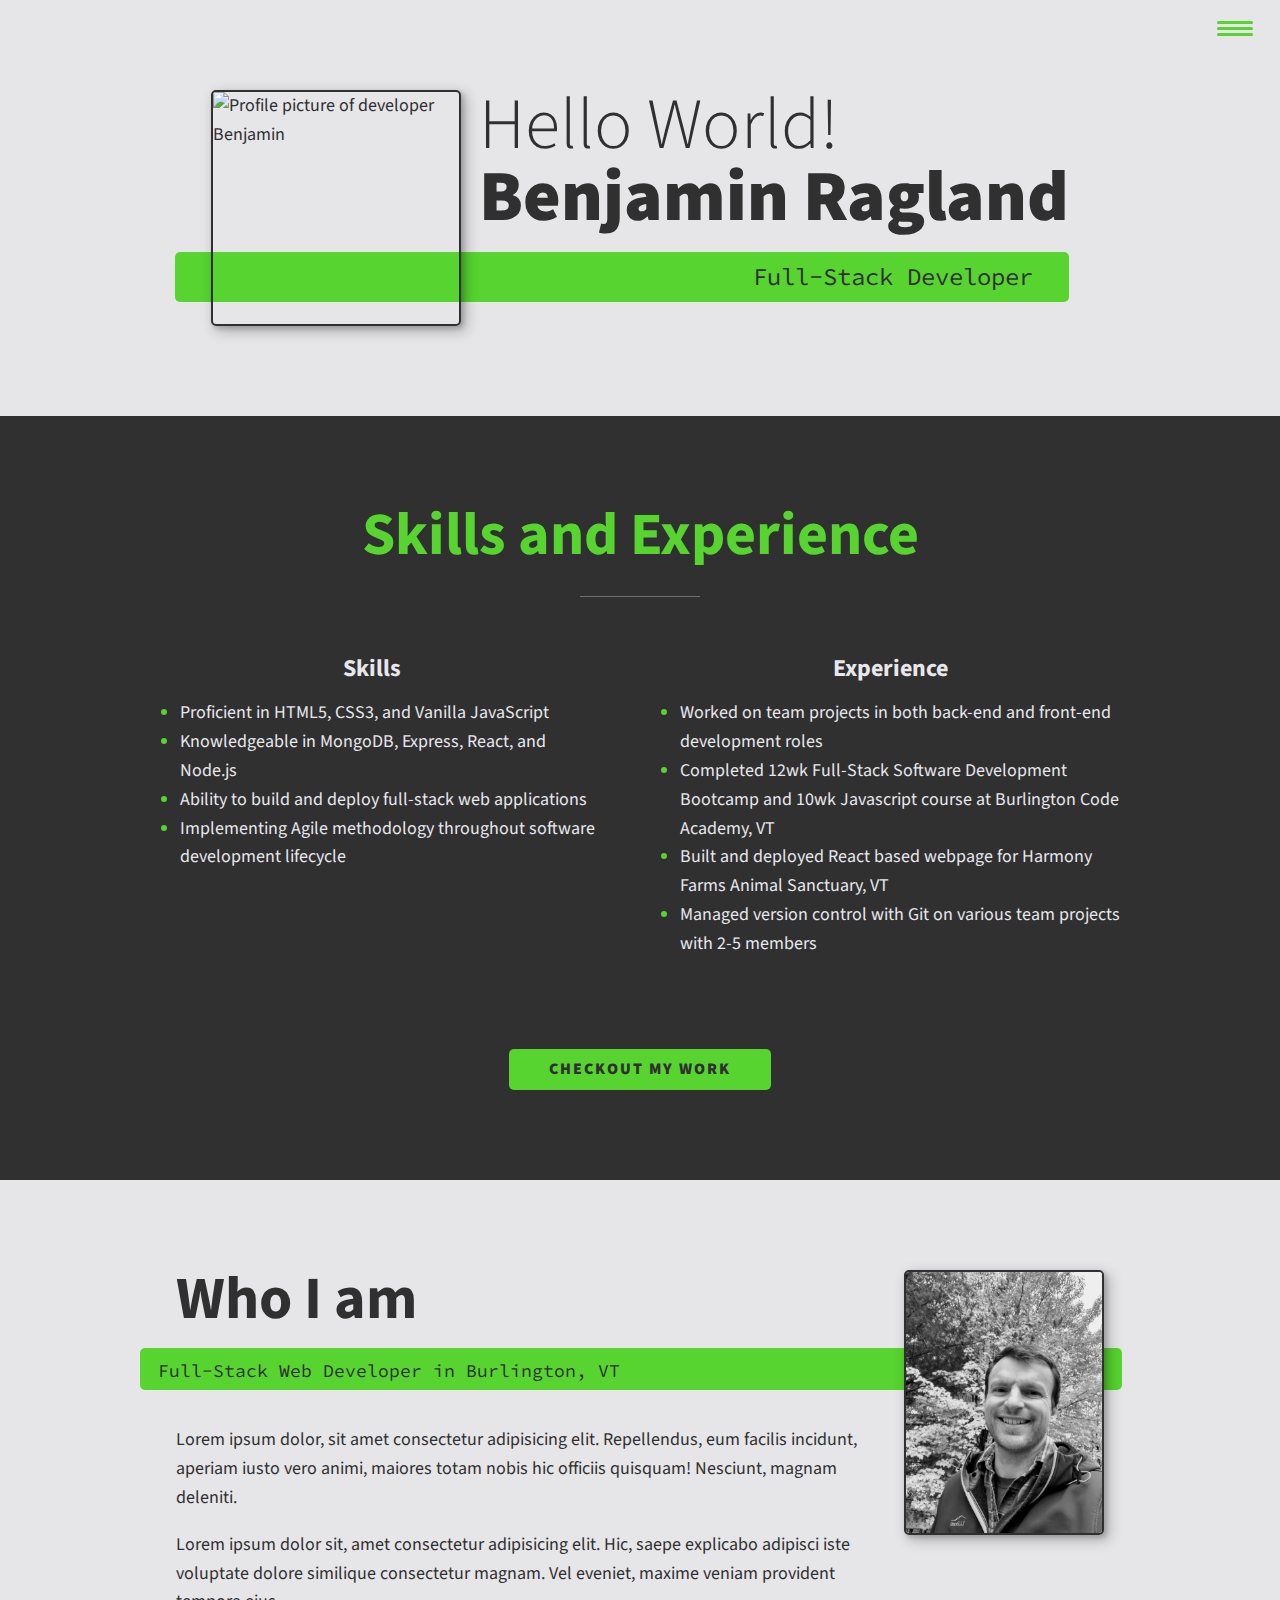
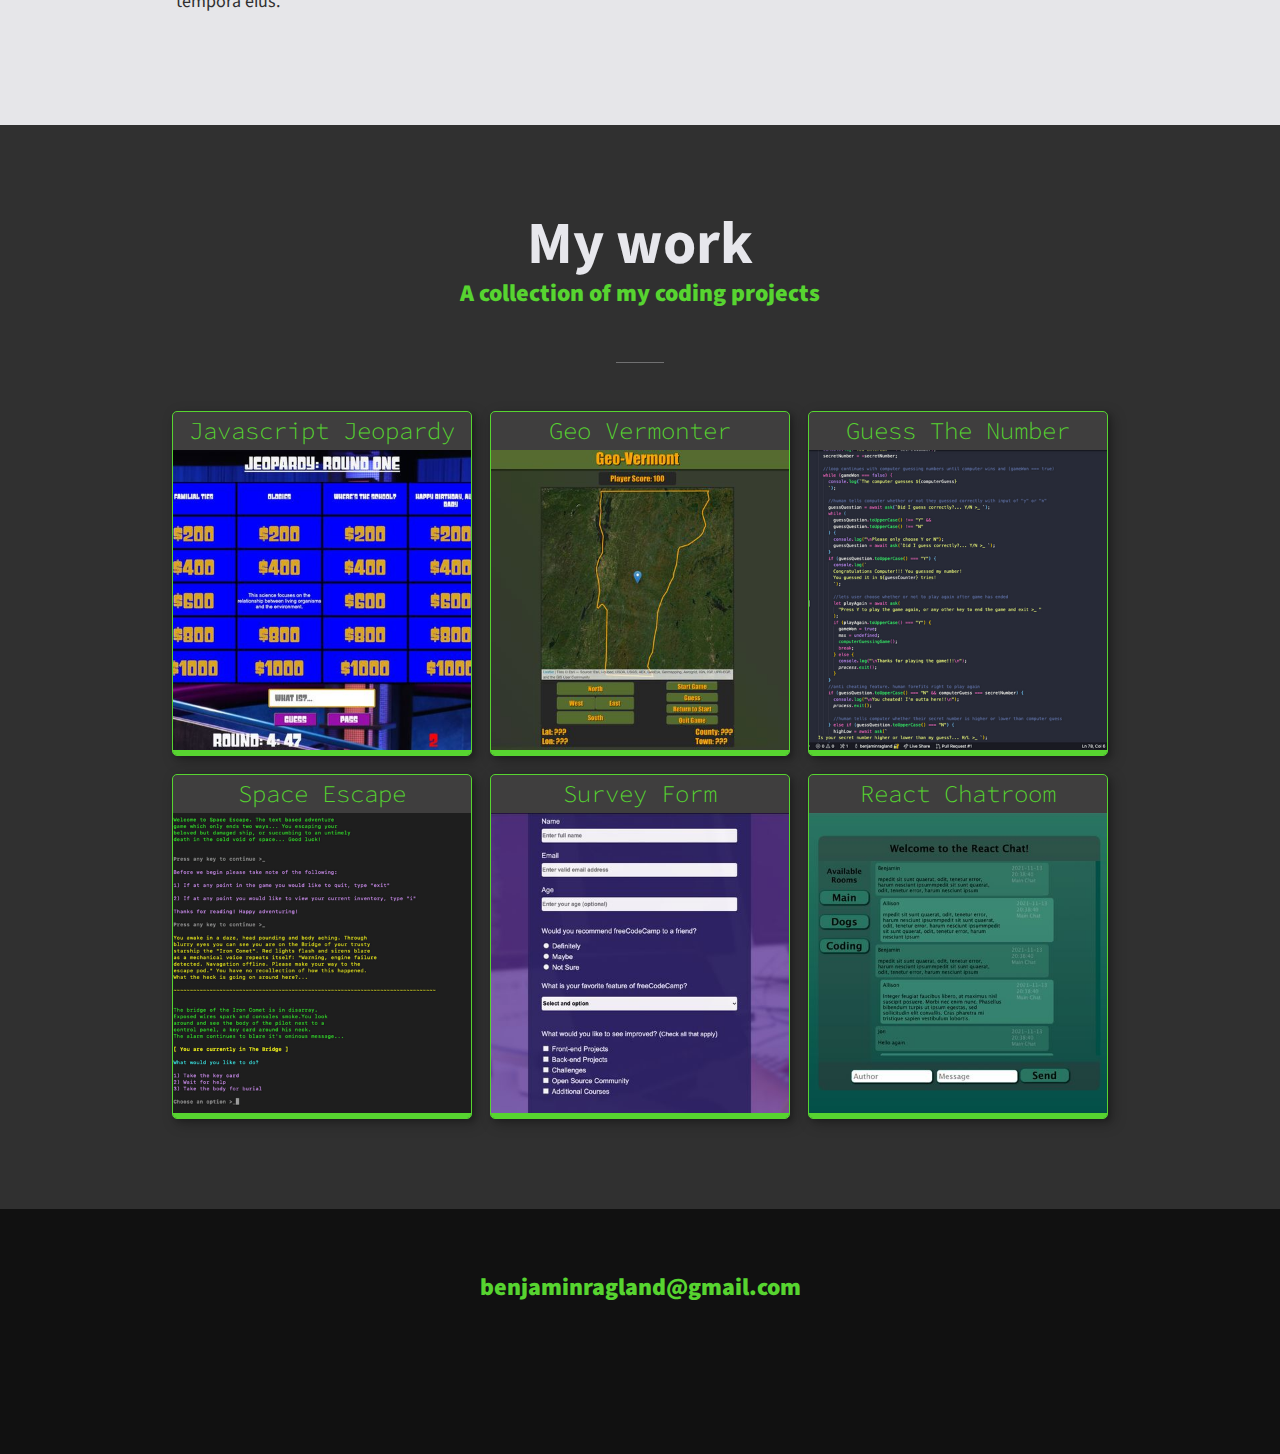
==== commit 53abab38: "Update index.html" ====
--- a/index.html
+++ b/index.html
@@ -54,7 +54,7 @@
       </p>
       <img
         class="intro-img"
-        src="./img/benjamin-profile-01.jpg"
+        src="https://res.cloudinary.com/dlnua1ufv/image/upload/v1638480178/Benjamin%20Portfolio/benjamin-profile-01_wqt10j.jpg"
         alt="Profile picture of developer Benjamin"
       />
     </section>
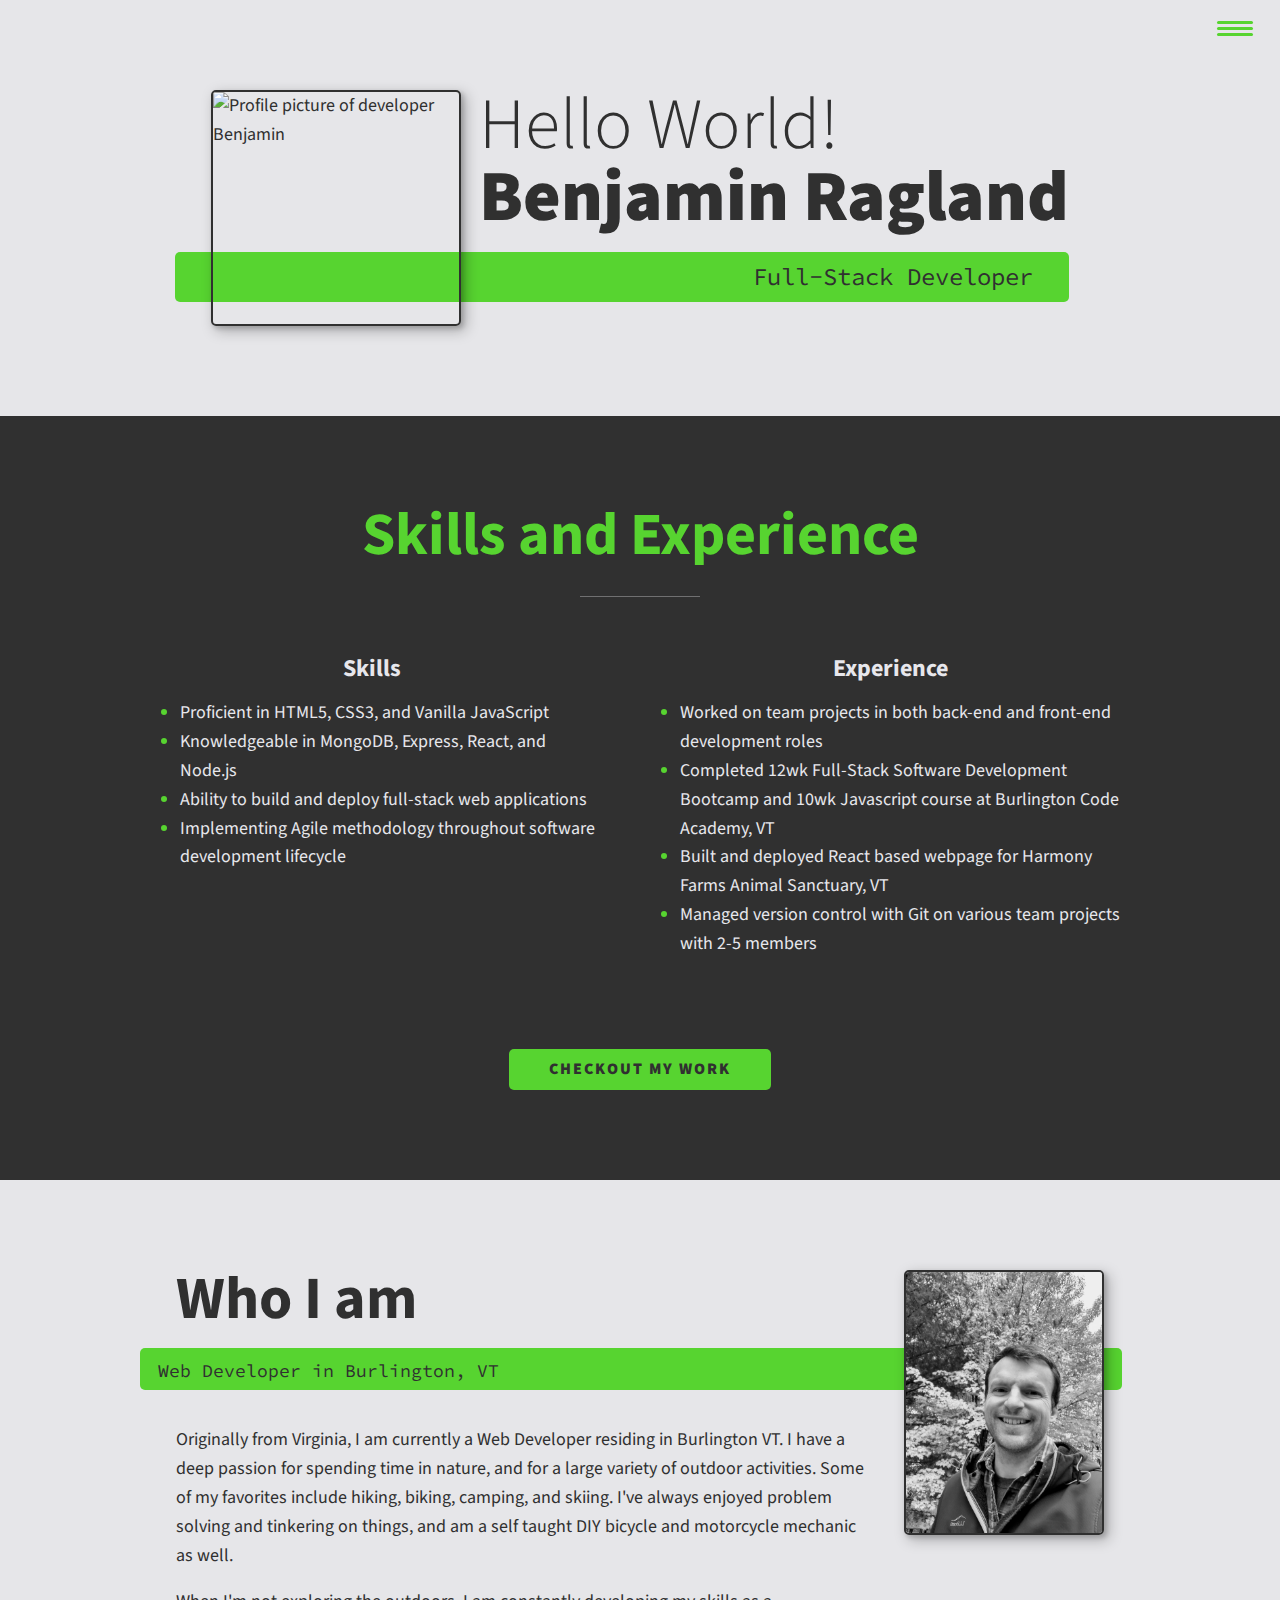
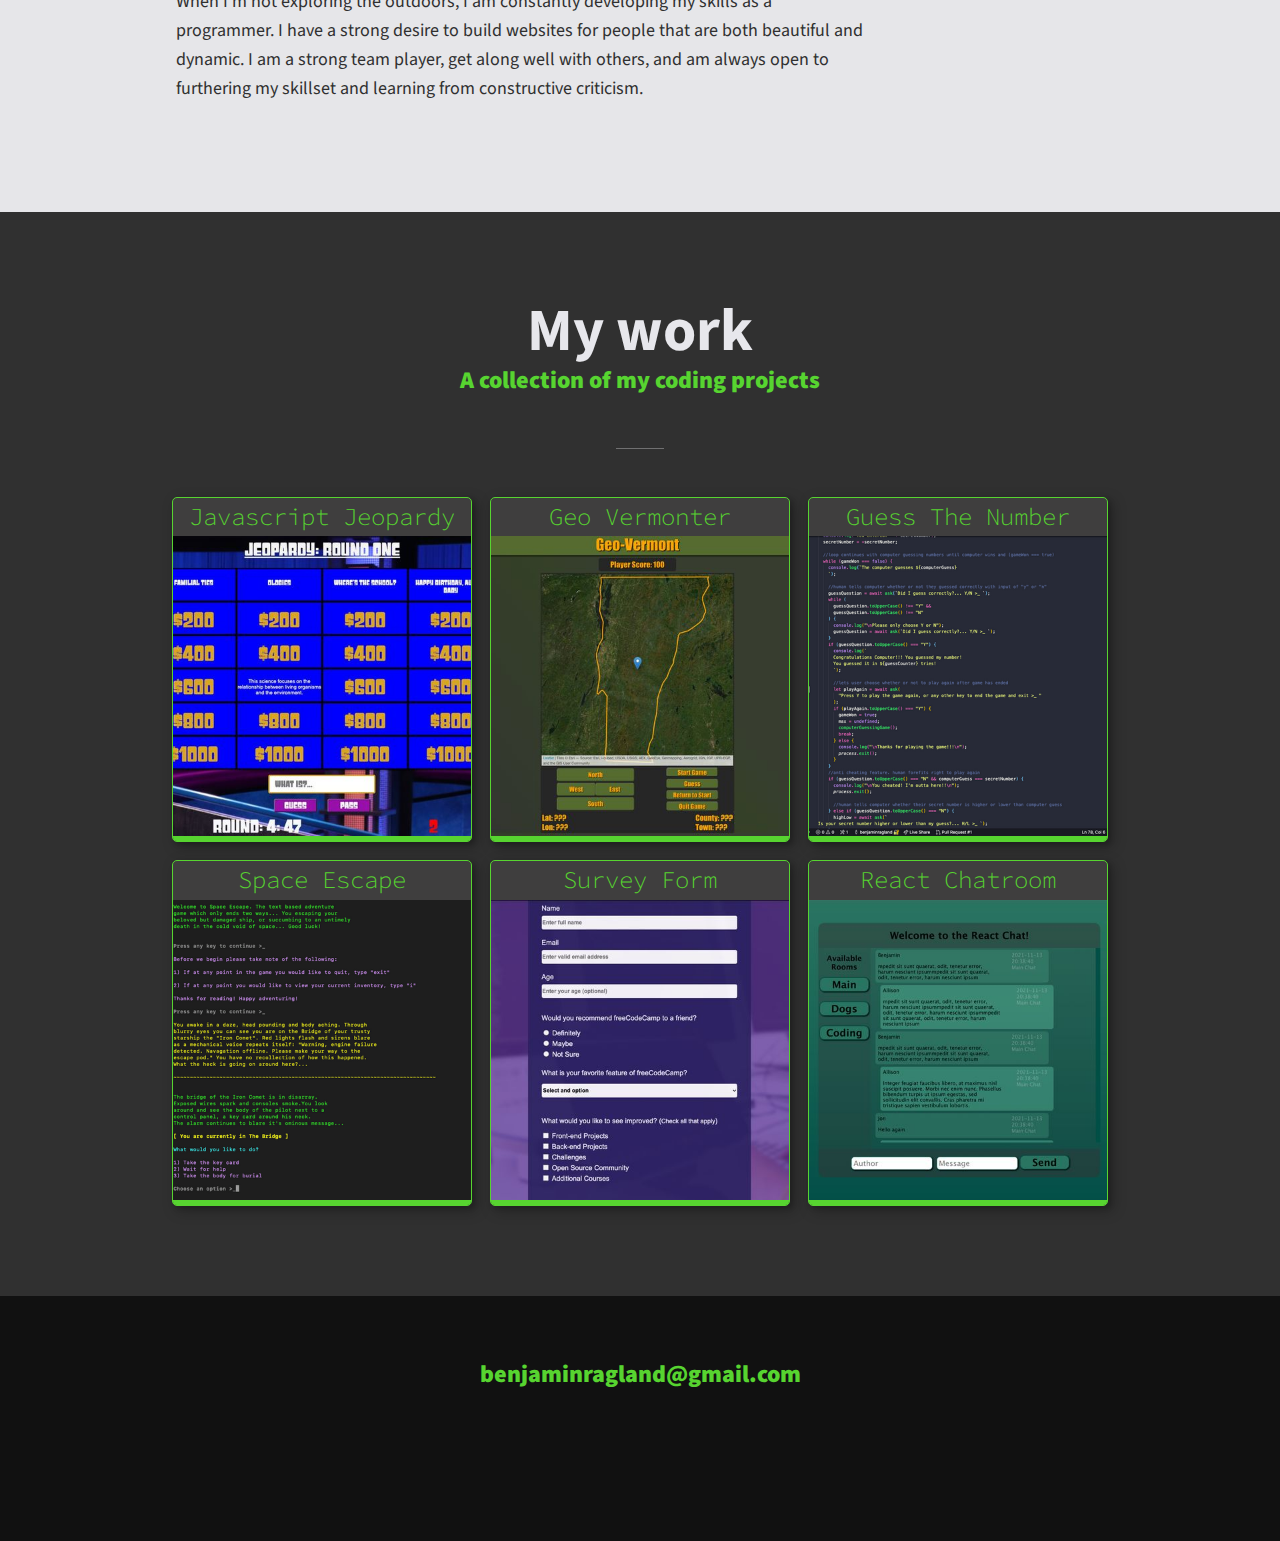
==== commit defe7e18: "added text to who I am" ====
--- a/index.html
+++ b/index.html
@@ -113,19 +113,16 @@
     <section class="about-me" id="about">
       <h2 class="section-title section-title-about">Who I am</h2>
       <p class="sectionsubtitle section-subtitle-about">
-        Full-Stack Web Developer in Burlington, VT
+        Web Developer in Burlington, VT
       </p>
 
       <div class="about-me-body">
         <p>
-          Lorem ipsum dolor, sit amet consectetur adipisicing elit. Repellendus,
-          eum facilis incidunt, aperiam iusto vero animi, maiores totam nobis
-          hic officiis quisquam! Nesciunt, magnam deleniti.
+          Originally from Virginia, I am currently a Web Developer residing in Burlington VT.
+          I have a deep passion for spending time in nature, and for a large variety of outdoor activities. Some of my favorites include hiking, biking, camping, and skiing. I've always enjoyed problem solving and tinkering on things, and am a self taught DIY bicycle and motorcycle mechanic as well. 
         </p>
         <p>
-          Lorem ipsum dolor sit, amet consectetur adipisicing elit. Hic, saepe
-          explicabo adipisci iste voluptate dolore similique consectetur magnam.
-          Vel eveniet, maxime veniam provident tempora eius.
+          When I'm not exploring the outdoors, I am constantly developing my skills as a programmer. I have a strong desire to build websites for people that are both beautiful and dynamic. I am a strong team player, get along well with others, and am always open to furthering my skillset and learning from constructive criticism. 
         </p>
       </div>
       <img
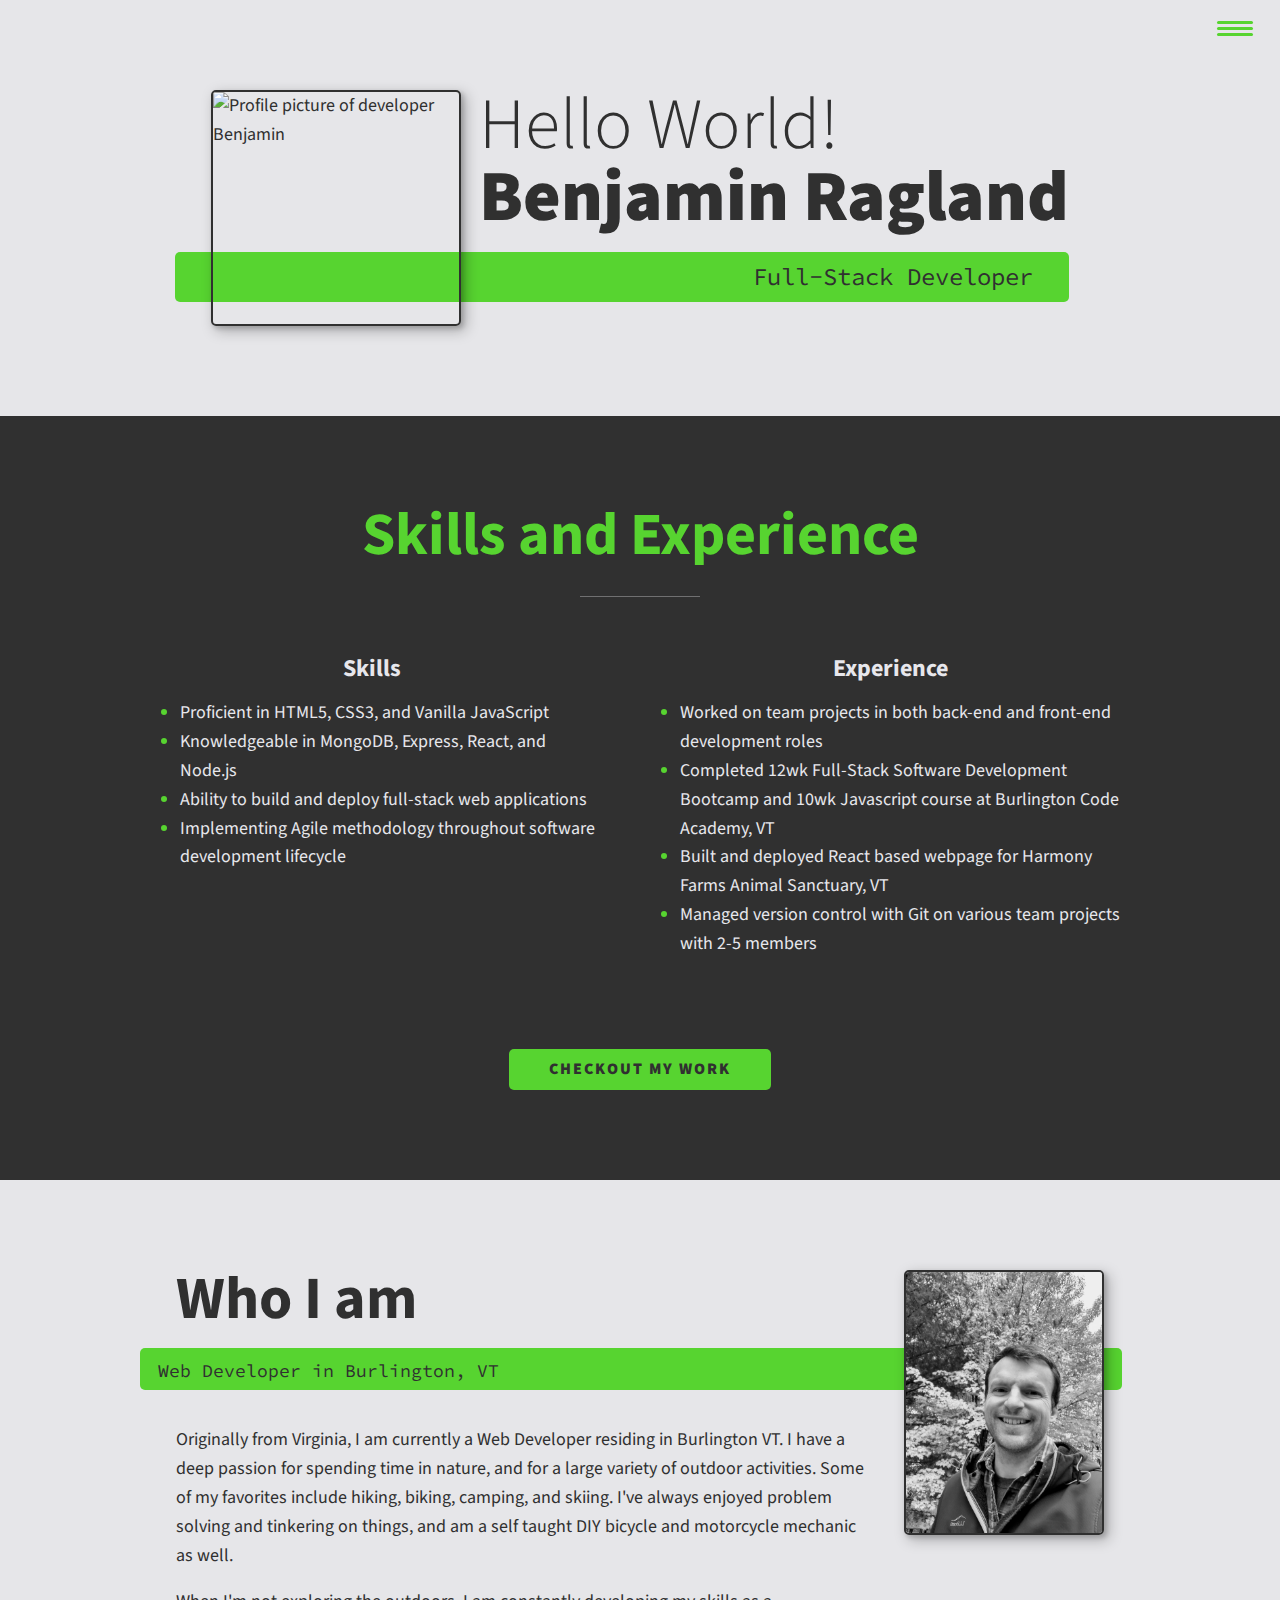
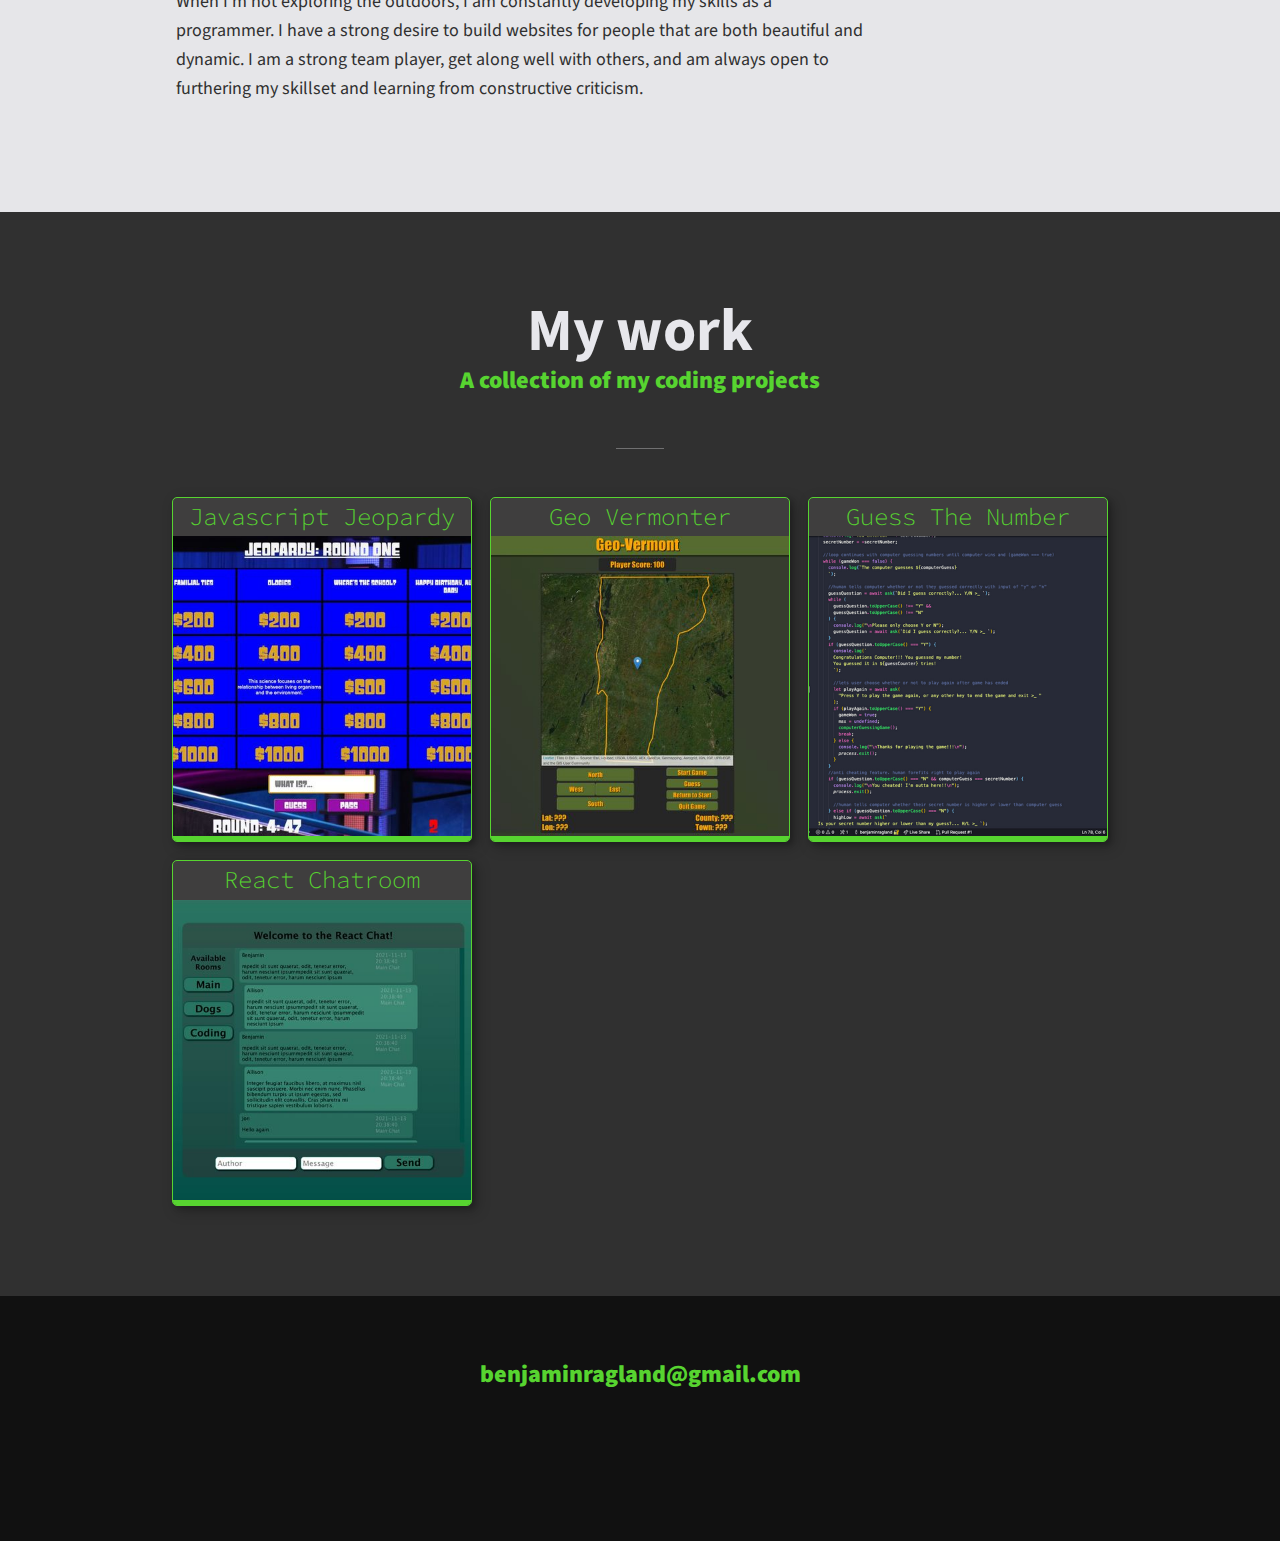
==== commit 1fa2adce: "updated hamburger menu navigation" ====
--- a/index.html
+++ b/index.html
@@ -198,7 +198,7 @@
         </div>
         <!-- Portfilio item 04 -->
 
-        <div class="portfolio-item-container">
+        <!-- <div class="portfolio-item-container">
           <p class="portfolio-item-title">Space Escape</p>
           <p class="tech-icon">
             <i class="fab fa-js-square main-js" title="JavaScript"></i>
@@ -212,10 +212,10 @@
               class="portfolio-img"
             />
           </a>
-        </div>
+        </div> -->
         <!-- Portfilio item 05 -->
 
-        <div class="portfolio-item-container">
+        <!-- <div class="portfolio-item-container">
           <p class="portfolio-item-title">Survey Form</p>
           <p class="tech-icon">
             <i class="fab fa-html5 main-html5" title="HTML5"></i>
@@ -230,7 +230,7 @@
               class="portfolio-img"
             />
           </a>
-        </div>
+        </div> -->
         <!-- Portfilio item 06 -->
 
         <div class="portfolio-item-container">
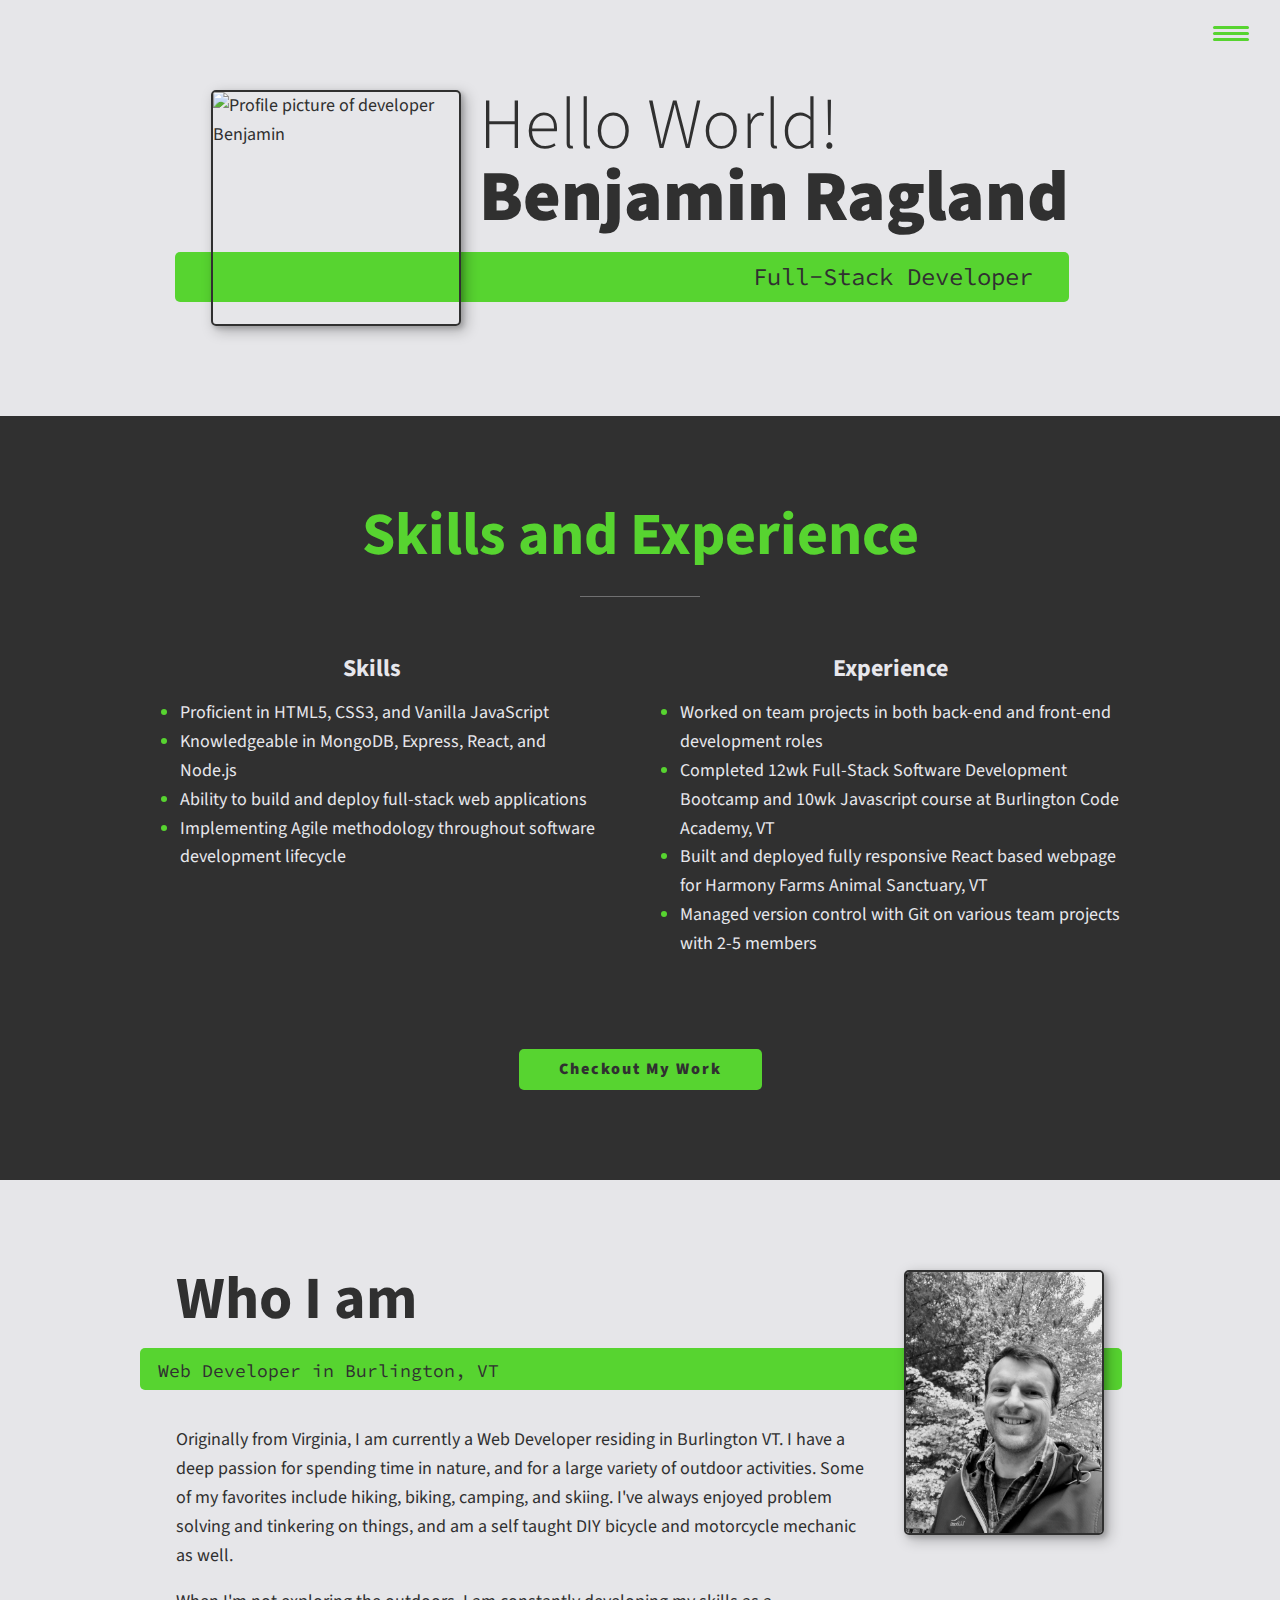
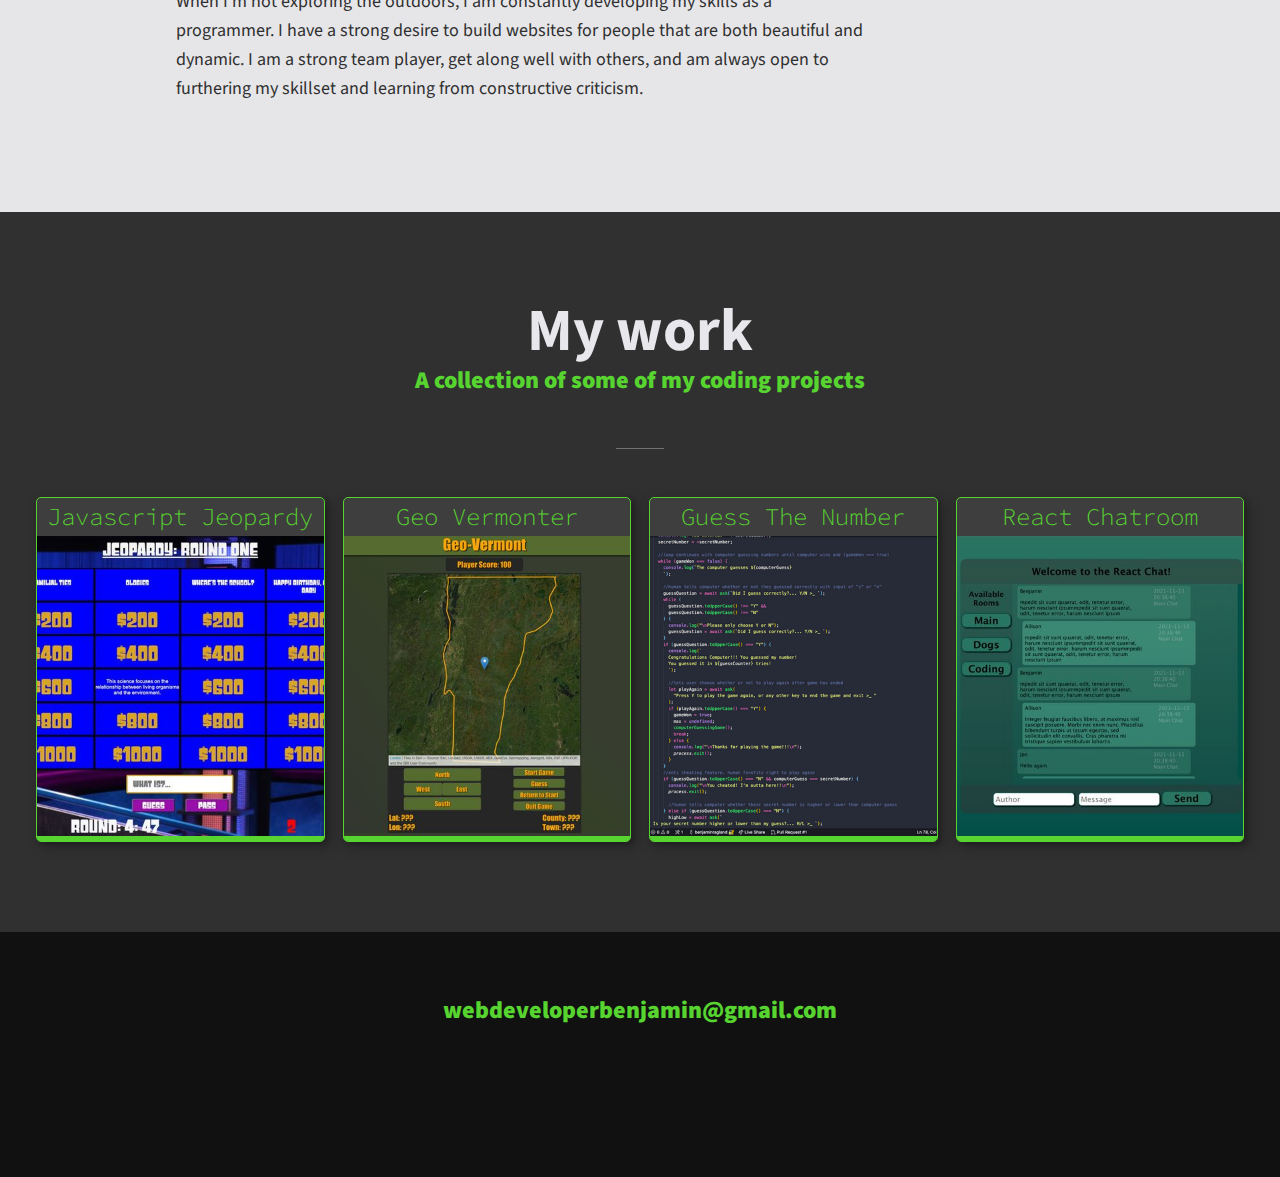
==== commit ad0913ab: "fixed bugs" ====
--- a/index.html
+++ b/index.html
@@ -96,7 +96,7 @@
           <ul>
             <li>Worked on team projects in both back-end and front-end development roles</li>
             <li>Completed 12wk Full-Stack Software Development Bootcamp and 10wk Javascript course at Burlington Code Academy, VT </li> 
-            <li>Built and deployed React based webpage for Harmony Farms Animal Sanctuary, VT</li>
+            <li>Built and deployed fully responsive React based webpage for Harmony Farms Animal Sanctuary, VT</li>
             <li>Managed version control with Git on various team projects with 2-5 members</li>
           </ul>
           <p></p>
@@ -136,7 +136,7 @@
     <section class="my-work" id="work">
       <h2 class="section-title section-title-work">My work</h2>
       <p class="section-subtitle section-subtitle-work">
-        A collection of my coding projects
+        A collection of some of my coding projects
       </p>
 
       <div class="portfolio">
@@ -257,8 +257,8 @@
 
     <!-- Footer -->
     <footer class="footer">
-      <a href="mailto:benjaminragland@gmail.com" class="footer-link"
-        >benjaminragland@gmail.com</a
+      <a href="mailto:webdeveloperbenjamin@gmail.com" class="footer-link"
+        >webdeveloperbenjamin@gmail.com</a
       >
       <ul class="social-list">
         <li class="social-list-item">
--- a/styles/style.css
+++ b/styles/style.css
@@ -80,7 +80,6 @@
   text-align: center;
   cursor: pointer;
   font-size: 1rem;
-  text-transform: uppercase;
   letter-spacing: 2px;
   font-weight: var(--fw-bold);
   transition: transform 200ms ease-in-out;
@@ -90,6 +89,7 @@
 .button:hover {
   transform: scale(1.1);
 }
+
 /* Typography */
 
 h1,
@@ -159,6 +159,7 @@
   left: 1em;
   top: 1em;
   color: var(--clr-dark);
+  font-size: 1.5em;
 }
 
 .nav {
@@ -198,7 +199,7 @@
 }
 
 .nav-toggle {
-  padding: 0.5em;
+  padding: 0.75em;
   background: transparent;
   border: 0;
   cursor: pointer;
@@ -539,7 +540,7 @@
 @media (min-width: 1025px) {
   .portfolio {
     justify-content: center;
-    grid-template-columns: repeat(3, minmax(250px, 300px));
+    grid-template-columns: repeat(4, minmax(250px, 300px));
   }
 }
 
@@ -617,3 +618,17 @@
   margin-left: auto;
   margin-right: auto;
 }
+
+/* Project page styling */
+
+.project-page-image-container {
+  display: flex;
+  justify-content: center;
+  align-items: center;
+  max-width: 100vw;
+}
+
+.project-page-image {
+  box-shadow: var(--bs);
+  max-height: 400px;
+}
